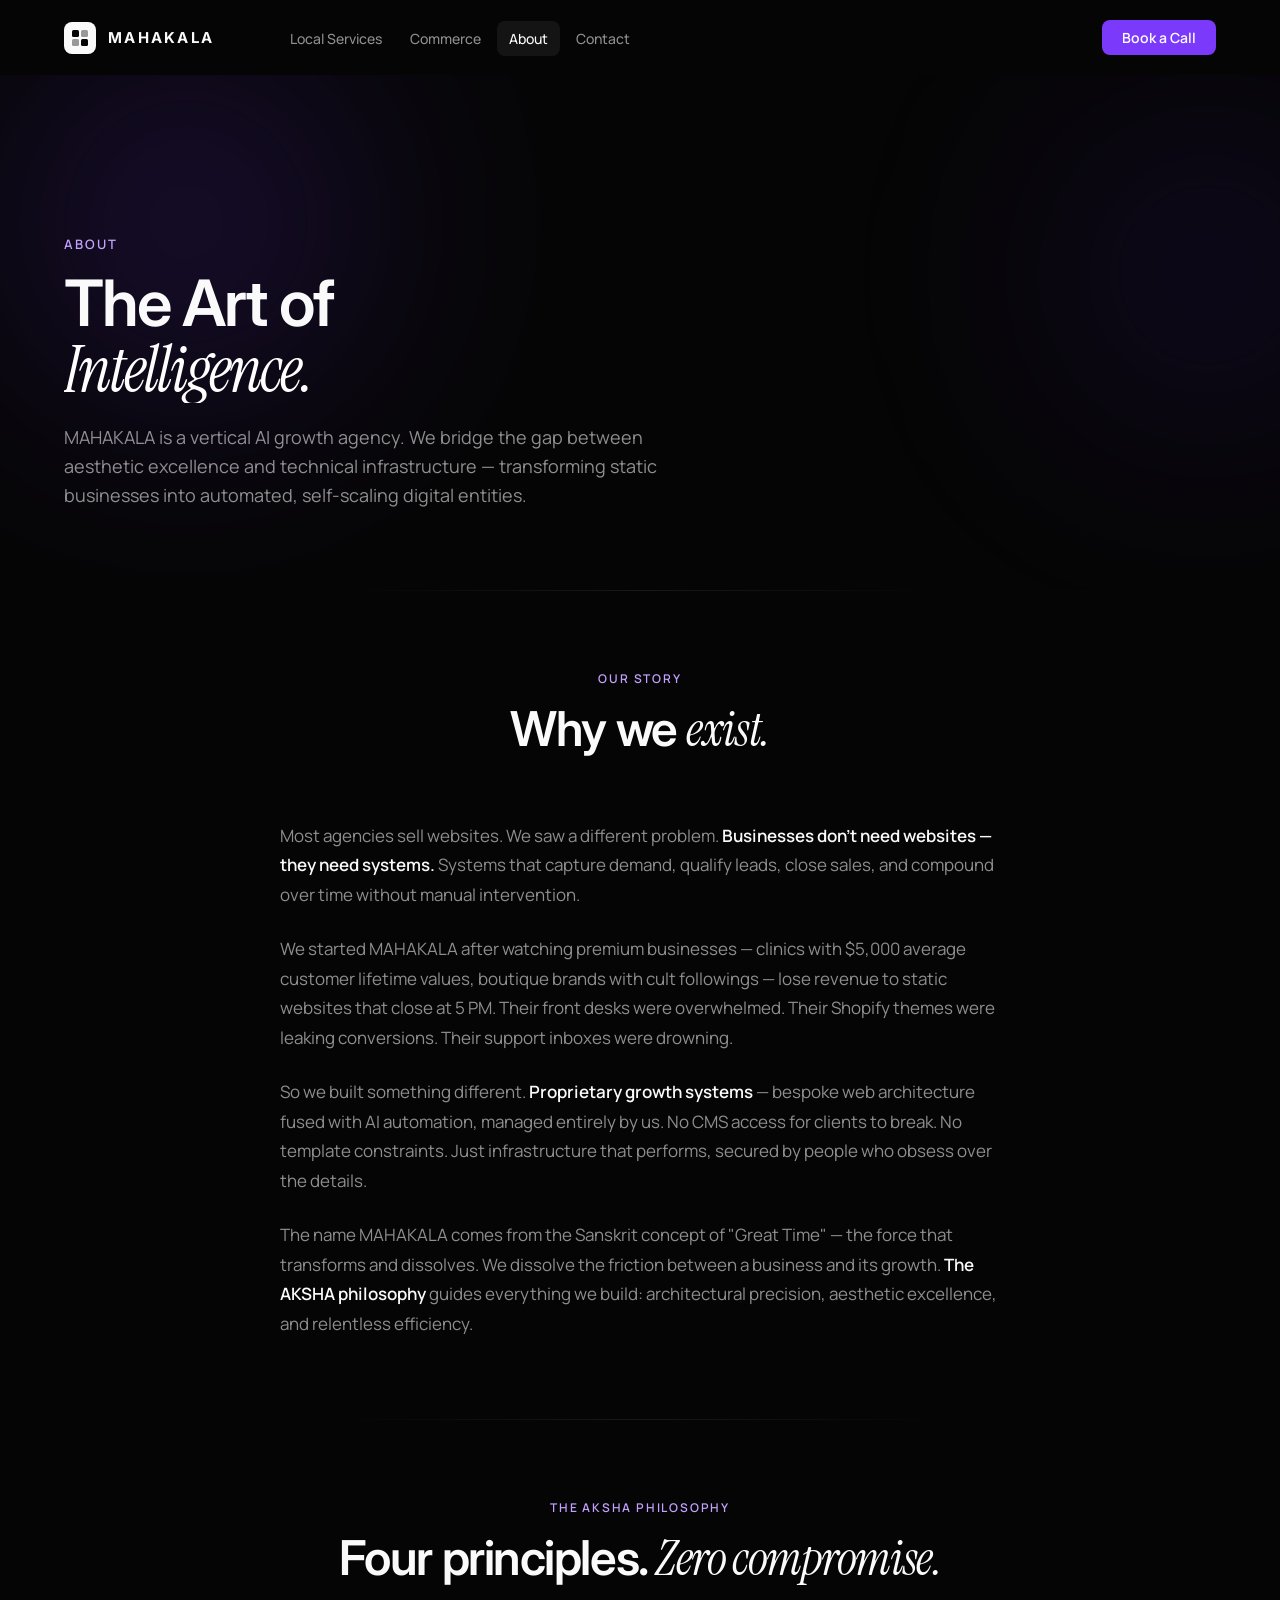
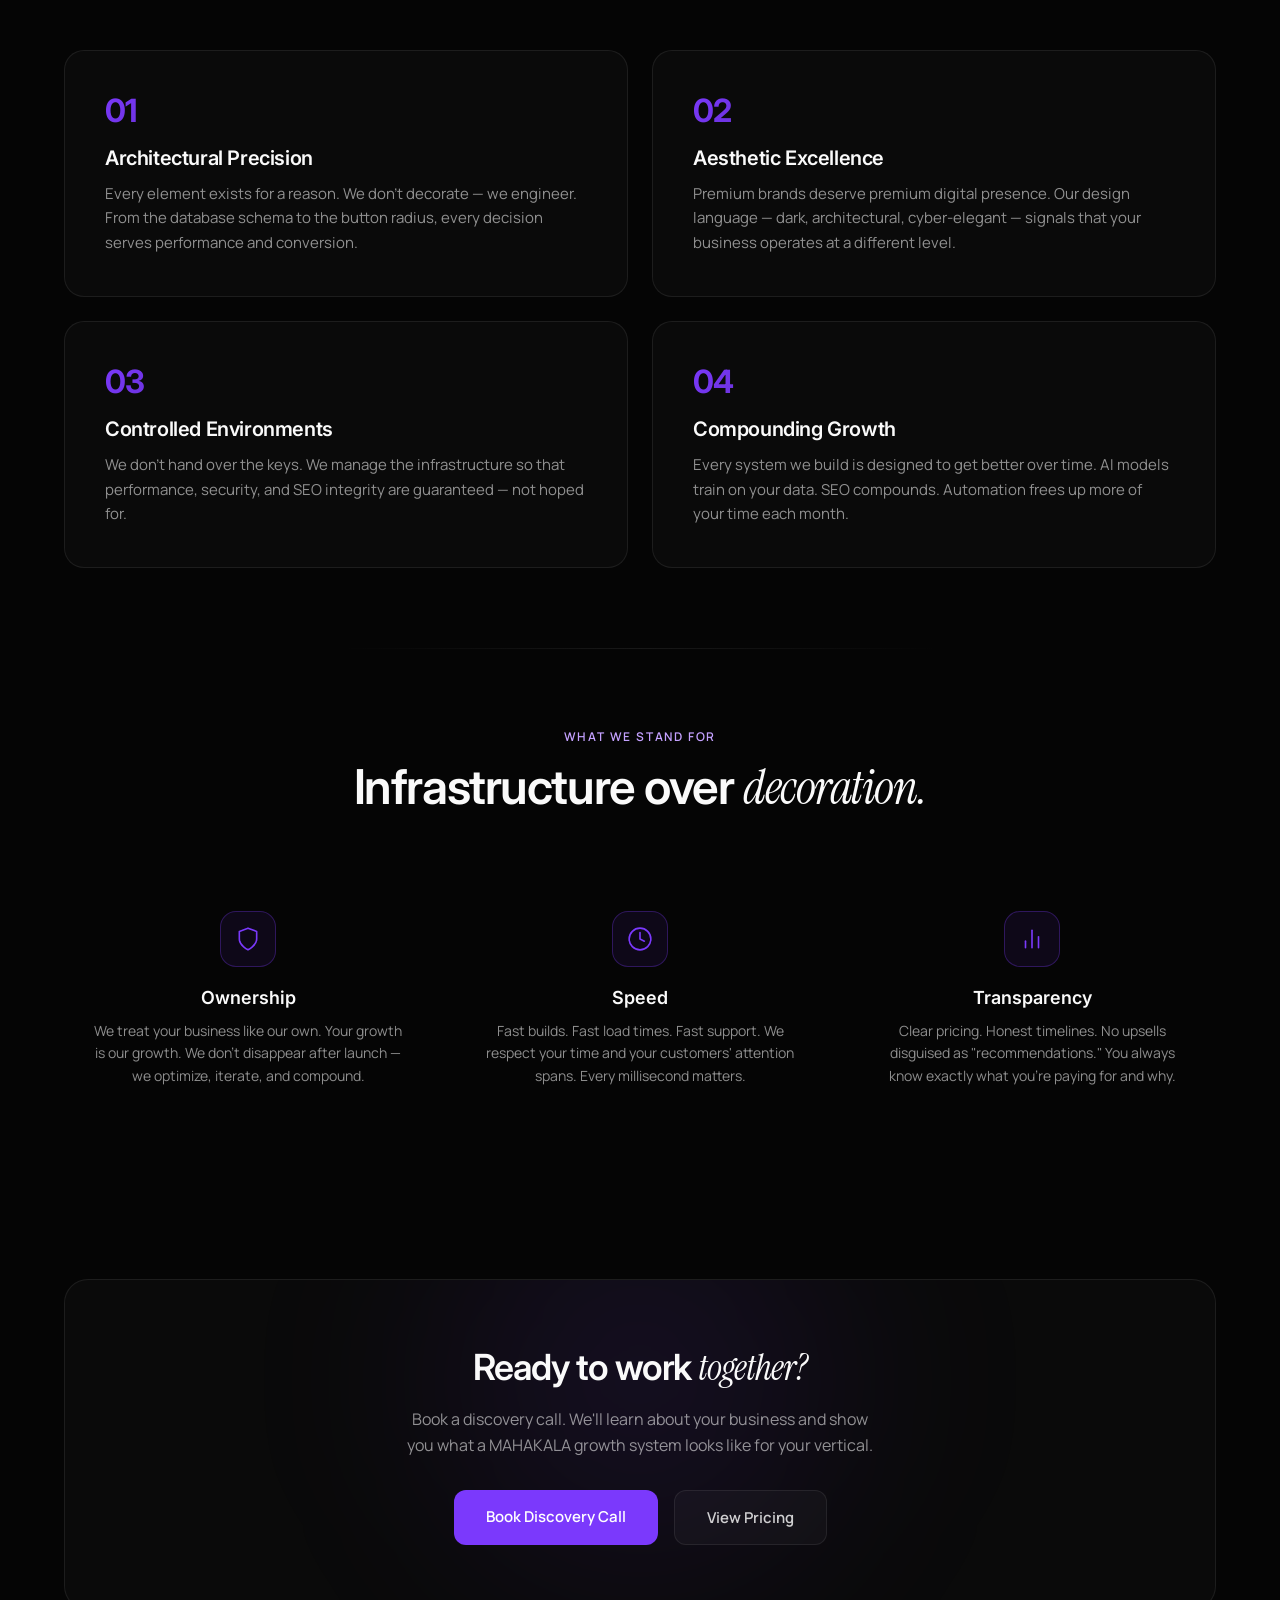
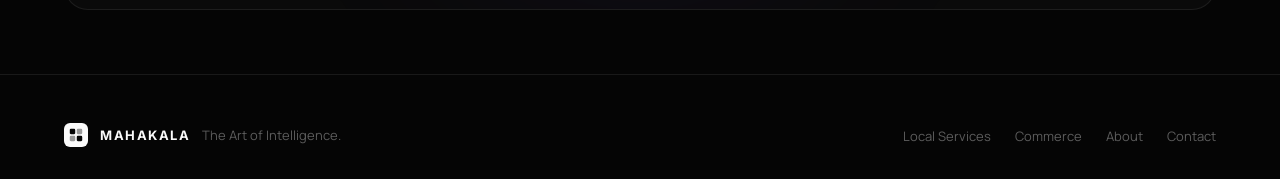
==== about.html @ da160e1f "Build out full multi-page site with shared design system New pages: - services-local.html: Track A d" ====
<!DOCTYPE html>
<html lang="en">
<head>
  <meta charset="UTF-8" />
  <meta name="viewport" content="width=device-width, initial-scale=1.0" />
  <title>About — MAHAKALA</title>
  <meta name="description" content="MAHAKALA is a vertical AI growth agency. We bridge aesthetic excellence and technical infrastructure to build digital systems that scale." />
  <link rel="preconnect" href="https://fonts.googleapis.com" />
  <link rel="preconnect" href="https://fonts.gstatic.com" crossorigin />
  <link href="https://fonts.googleapis.com/css2?family=Inter:wght@400;500;600;700&family=Instrument+Serif:ital@0;1&family=Manrope:wght@400;500;600;700&display=swap" rel="stylesheet" />
  <link rel="stylesheet" href="styles.css" />
  <style>
    /* ── Philosophy grid ── */
    .philosophy-section { padding:var(--space-20) 0; position:relative; }
    .philosophy-section::before { content:''; position:absolute; top:0; left:50%; transform:translateX(-50%); width:600px; height:1px; background:linear-gradient(90deg,transparent,var(--border-default),transparent); }
    .philosophy-grid { display:grid; grid-template-columns:repeat(2,1fr); gap:var(--space-6); }
    .philosophy-card { background:var(--surface-elevated); border:1px solid var(--border-default); border-radius:var(--radius-xl); padding:var(--space-10); transition:border-color .3s; }
    .philosophy-card:hover { border-color:rgba(123,57,252,.15); }
    .philosophy-num { font-family:var(--font-display); font-weight:700; font-size:32px; letter-spacing:-0.03em; background:linear-gradient(135deg,var(--accent-primary),rgba(123,57,252,.2)); -webkit-background-clip:text; -webkit-text-fill-color:transparent; background-clip:text; margin-bottom:var(--space-4); }
    .philosophy-title { font-family:var(--font-display); font-weight:600; font-size:20px; color:var(--text-primary); margin-bottom:var(--space-3); letter-spacing:-0.02em; }
    .philosophy-desc { font-size:15px; line-height:1.65; color:var(--text-secondary); }

    /* ── Story ── */
    .story-section { padding:var(--space-20) 0; position:relative; }
    .story-section::before { content:''; position:absolute; top:0; left:50%; transform:translateX(-50%); width:600px; height:1px; background:linear-gradient(90deg,transparent,var(--border-default),transparent); }
    .story-content { max-width:720px; margin:0 auto; }
    .story-content p { font-size:17px; line-height:1.75; color:var(--text-secondary); margin-bottom:var(--space-6); }
    .story-content p:last-child { margin-bottom:0; }
    .story-content strong { color:var(--text-primary); font-weight:600; }

    /* ── Values ── */
    .values-section { padding:var(--space-20) 0; position:relative; }
    .values-section::before { content:''; position:absolute; top:0; left:50%; transform:translateX(-50%); width:600px; height:1px; background:linear-gradient(90deg,transparent,var(--border-default),transparent); }
    .values-grid { display:grid; grid-template-columns:repeat(3,1fr); gap:var(--space-6); }
    .value-card { text-align:center; padding:var(--space-8) var(--space-6); }
    .value-icon { width:56px; height:56px; border-radius:var(--radius-lg); background:var(--accent-subtle); border:1px solid var(--border-accent); display:flex; align-items:center; justify-content:center; margin:0 auto var(--space-5); }
    .value-icon svg { width:26px; height:26px; stroke:#7b39fc; fill:none; stroke-width:1.5; stroke-linecap:round; stroke-linejoin:round; }
    .value-title { font-family:var(--font-display); font-weight:600; font-size:18px; color:var(--text-primary); margin-bottom:var(--space-3); }
    .value-desc { font-size:14px; line-height:1.6; color:var(--text-secondary); }

    /* ── CTA ── */
    .cta-section { padding:var(--space-20) 0 var(--space-16); }
    .cta-card { background:var(--surface-elevated); border:1px solid var(--border-default); border-radius:var(--radius-2xl); padding:var(--space-16) var(--space-10); text-align:center; position:relative; overflow:hidden; }
    .cta-card::before { content:''; position:absolute; top:-200px; left:50%; transform:translateX(-50%); width:600px; height:600px; border-radius:50%; background:radial-gradient(circle,rgba(123,57,252,.12),transparent 70%); filter:blur(80px); }
    .cta-title { font-family:var(--font-display); font-weight:600; font-size:clamp(24px,3.5vw,36px); letter-spacing:-0.03em; color:var(--text-primary); position:relative; z-index:1; }
    .cta-title span { font-family:var(--font-serif); font-style:italic; font-weight:400; }
    .cta-sub { font-size:16px; color:var(--text-secondary); line-height:1.6; max-width:480px; margin:var(--space-4) auto var(--space-8); position:relative; z-index:1; }
    .cta-buttons { display:flex; justify-content:center; gap:var(--space-4); position:relative; z-index:1; }

    @media (max-width:1024px) { .philosophy-grid { grid-template-columns:1fr; } .values-grid { grid-template-columns:1fr; max-width:400px; margin:0 auto; } }
    @media (max-width:768px) { .cta-card { padding:var(--space-12) var(--space-6); } .cta-buttons { flex-direction:column; align-items:center; } }
  </style>
</head>
<body>
  <nav class="navbar">
    <div class="nav-left">
      <a href="index.html" class="nav-logo">
        <div class="nav-logo-mark"><svg viewBox="0 0 18 18" fill="none"><rect x="1" y="1" width="7" height="7" rx="1.5" fill="#050505"/><rect x="10" y="1" width="7" height="7" rx="1.5" fill="#050505" opacity="0.4"/><rect x="1" y="10" width="7" height="7" rx="1.5" fill="#050505" opacity="0.4"/><rect x="10" y="10" width="7" height="7" rx="1.5" fill="#050505"/></svg></div>
        <span class="nav-logo-text">MAHAKALA</span>
      </a>
      <ul class="nav-links">
        <li><a href="services-local.html">Local Services</a></li>
        <li><a href="services-commerce.html">Commerce</a></li>
        <li><a href="about.html" class="active">About</a></li>
        <li><a href="contact.html">Contact</a></li>
      </ul>
    </div>
    <div class="nav-right"><a href="contact.html" class="btn-primary-sm">Book a Call</a></div>
  </nav>

  <section class="page-hero">
    <div class="page-hero-bg">
      <div class="orb orb-1"></div>
      <div class="orb orb-2"></div>
    </div>
    <div class="container">
      <div class="page-hero-content">
        <p class="page-hero-label">About</p>
        <h1 class="page-hero-title">The Art of<span class="page-hero-title-accent">Intelligence.</span></h1>
        <p class="page-hero-desc">MAHAKALA is a vertical AI growth agency. We bridge the gap between aesthetic excellence and technical infrastructure — transforming static businesses into automated, self-scaling digital entities.</p>
      </div>
    </div>
  </section>

  <!-- Story -->
  <section class="story-section">
    <div class="container">
      <div class="section-header reveal">
        <p class="section-label">Our Story</p>
        <h2 class="section-title">Why we <span class="section-title-accent">exist.</span></h2>
      </div>
      <div class="story-content reveal">
        <p>Most agencies sell websites. We saw a different problem. <strong>Businesses don't need websites — they need systems.</strong> Systems that capture demand, qualify leads, close sales, and compound over time without manual intervention.</p>
        <p>We started MAHAKALA after watching premium businesses — clinics with $5,000 average customer lifetime values, boutique brands with cult followings — lose revenue to static websites that close at 5 PM. Their front desks were overwhelmed. Their Shopify themes were leaking conversions. Their support inboxes were drowning.</p>
        <p>So we built something different. <strong>Proprietary growth systems</strong> — bespoke web architecture fused with AI automation, managed entirely by us. No CMS access for clients to break. No template constraints. Just infrastructure that performs, secured by people who obsess over the details.</p>
        <p>The name MAHAKALA comes from the Sanskrit concept of "Great Time" — the force that transforms and dissolves. We dissolve the friction between a business and its growth. <strong>The AKSHA philosophy</strong> guides everything we build: architectural precision, aesthetic excellence, and relentless efficiency.</p>
      </div>
    </div>
  </section>

  <!-- Philosophy -->
  <section class="philosophy-section">
    <div class="container">
      <div class="section-header reveal">
        <p class="section-label">The AKSHA Philosophy</p>
        <h2 class="section-title">Four principles. <span class="section-title-accent">Zero compromise.</span></h2>
      </div>
      <div class="philosophy-grid reveal">
        <div class="philosophy-card">
          <div class="philosophy-num">01</div>
          <h3 class="philosophy-title">Architectural Precision</h3>
          <p class="philosophy-desc">Every element exists for a reason. We don't decorate — we engineer. From the database schema to the button radius, every decision serves performance and conversion.</p>
        </div>
        <div class="philosophy-card">
          <div class="philosophy-num">02</div>
          <h3 class="philosophy-title">Aesthetic Excellence</h3>
          <p class="philosophy-desc">Premium brands deserve premium digital presence. Our design language — dark, architectural, cyber-elegant — signals that your business operates at a different level.</p>
        </div>
        <div class="philosophy-card">
          <div class="philosophy-num">03</div>
          <h3 class="philosophy-title">Controlled Environments</h3>
          <p class="philosophy-desc">We don't hand over the keys. We manage the infrastructure so that performance, security, and SEO integrity are guaranteed — not hoped for.</p>
        </div>
        <div class="philosophy-card">
          <div class="philosophy-num">04</div>
          <h3 class="philosophy-title">Compounding Growth</h3>
          <p class="philosophy-desc">Every system we build is designed to get better over time. AI models train on your data. SEO compounds. Automation frees up more of your time each month.</p>
        </div>
      </div>
    </div>
  </section>

  <!-- Values -->
  <section class="values-section">
    <div class="container">
      <div class="section-header reveal">
        <p class="section-label">What We Stand For</p>
        <h2 class="section-title">Infrastructure over <span class="section-title-accent">decoration.</span></h2>
      </div>
      <div class="values-grid reveal">
        <div class="value-card">
          <div class="value-icon">
            <svg viewBox="0 0 24 24"><path d="M12 22s8-4 8-10V5l-8-3-8 3v7c0 6 8 10 8 10z"/></svg>
          </div>
          <h3 class="value-title">Ownership</h3>
          <p class="value-desc">We treat your business like our own. Your growth is our growth. We don't disappear after launch — we optimize, iterate, and compound.</p>
        </div>
        <div class="value-card">
          <div class="value-icon">
            <svg viewBox="0 0 24 24"><circle cx="12" cy="12" r="10"/><polyline points="12 6 12 12 16 14"/></svg>
          </div>
          <h3 class="value-title">Speed</h3>
          <p class="value-desc">Fast builds. Fast load times. Fast support. We respect your time and your customers' attention spans. Every millisecond matters.</p>
        </div>
        <div class="value-card">
          <div class="value-icon">
            <svg viewBox="0 0 24 24"><line x1="18" y1="20" x2="18" y2="10"/><line x1="12" y1="20" x2="12" y2="4"/><line x1="6" y1="20" x2="6" y2="14"/></svg>
          </div>
          <h3 class="value-title">Transparency</h3>
          <p class="value-desc">Clear pricing. Honest timelines. No upsells disguised as "recommendations." You always know exactly what you're paying for and why.</p>
        </div>
      </div>
    </div>
  </section>

  <section class="cta-section">
    <div class="container">
      <div class="cta-card reveal">
        <h2 class="cta-title">Ready to work <span>together?</span></h2>
        <p class="cta-sub">Book a discovery call. We'll learn about your business and show you what a MAHAKALA growth system looks like for your vertical.</p>
        <div class="cta-buttons">
          <a href="contact.html" class="btn-primary">Book Discovery Call</a>
          <a href="index.html#pricing" class="btn-ghost">View Pricing</a>
        </div>
      </div>
    </div>
  </section>

  <footer class="footer">
    <div class="container">
      <div class="footer-inner">
        <div class="footer-brand">
          <div class="footer-logo-mark"><svg viewBox="0 0 18 18" fill="none"><rect x="1" y="1" width="7" height="7" rx="1.5" fill="#050505"/><rect x="10" y="1" width="7" height="7" rx="1.5" fill="#050505" opacity="0.4"/><rect x="1" y="10" width="7" height="7" rx="1.5" fill="#050505" opacity="0.4"/><rect x="10" y="10" width="7" height="7" rx="1.5" fill="#050505"/></svg></div>
          <span class="footer-name">MAHAKALA</span>
          <span class="footer-copy">The Art of Intelligence.</span>
        </div>
        <ul class="footer-links">
          <li><a href="services-local.html">Local Services</a></li>
          <li><a href="services-commerce.html">Commerce</a></li>
          <li><a href="about.html">About</a></li>
          <li><a href="contact.html">Contact</a></li>
        </ul>
      </div>
    </div>
  </footer>

  <script>
    const revealEls = document.querySelectorAll('.reveal');
    const observer = new IntersectionObserver((entries) => {
      entries.forEach(entry => { if (entry.isIntersecting) { entry.target.classList.add('visible'); observer.unobserve(entry.target); } });
    }, { threshold: 0.15 });
    revealEls.forEach(el => observer.observe(el));
  </script>
</body>
</html>
---- styles.css ----
/* ═══════════════════════════════════════════
   MAHAKALA — Global Design System
   The Art of Intelligence.
═══════════════════════════════════════════ */

:root {
  /* Core */
  --color-black: #050505;
  --color-white: #fafafa;

  /* Surfaces */
  --surface-primary: #050505;
  --surface-elevated: #0a0a0a;
  --surface-overlay: #111111;
  --surface-subtle: rgba(255,255,255,0.03);

  /* Borders */
  --border-default: rgba(255,255,255,0.08);
  --border-hover: rgba(255,255,255,0.16);
  --border-accent: rgba(123,57,252,0.3);

  /* Accent Purple */
  --accent-primary: #7b39fc;
  --accent-primary-hover: #8b4dff;
  --accent-glow: rgba(123,57,252,0.4);
  --accent-subtle: rgba(123,57,252,0.08);

  /* Accent Gold */
  --accent-gold: #c9a84c;
  --accent-gold-subtle: rgba(201,168,76,0.12);

  /* Text */
  --text-primary: #fafafa;
  --text-secondary: rgba(255,255,255,0.55);
  --text-muted: rgba(255,255,255,0.35);
  --text-accent: #c4a1ff;

  /* Fonts */
  --font-display: 'Inter', sans-serif;
  --font-serif: 'Instrument Serif', serif;
  --font-body: 'Manrope', sans-serif;

  /* Spacing */
  --space-1: 4px; --space-2: 8px; --space-3: 12px; --space-4: 16px;
  --space-5: 20px; --space-6: 24px; --space-8: 32px; --space-10: 40px;
  --space-12: 48px; --space-16: 64px; --space-20: 80px;

  /* Radius */
  --radius-sm: 8px; --radius-md: 12px; --radius-lg: 16px;
  --radius-xl: 20px; --radius-2xl: 24px; --radius-full: 9999px;
}

*, *::before, *::after { margin: 0; padding: 0; box-sizing: border-box; }
html { -webkit-font-smoothing: antialiased; scroll-behavior: smooth; }
body { background: var(--surface-primary); color: var(--text-primary); font-family: var(--font-body); overflow-x: hidden; }

/* ── Layout ── */
.container { max-width: 1200px; margin: 0 auto; padding: 0 var(--space-6); }

/* ── Navbar ── */
.navbar { max-width:1200px; margin:0 auto; padding:var(--space-5) var(--space-6); display:flex; align-items:center; justify-content:space-between; }
.nav-left { display:flex; align-items:center; gap:var(--space-16); }
.nav-logo { text-decoration:none; display:flex; align-items:center; gap:var(--space-3); }
.nav-logo-mark { width:32px; height:32px; border-radius:var(--radius-sm); background:var(--text-primary); display:flex; align-items:center; justify-content:center; }
.nav-logo-mark svg { width:18px; height:18px; }
.nav-logo-text { font-family:var(--font-display); font-weight:700; font-size:15px; letter-spacing:0.15em; color:var(--text-primary); }
.nav-links { display:flex; align-items:center; gap:var(--space-1); list-style:none; }
.nav-links a { font-family:var(--font-body); font-weight:500; font-size:14px; color:var(--text-secondary); text-decoration:none; padding:var(--space-2) var(--space-3); border-radius:var(--radius-sm); transition:color .2s,background .2s; }
.nav-links a:hover, .nav-links a.active { color:var(--text-primary); background:rgba(255,255,255,0.06); }
.nav-right { display:flex; align-items:center; gap:var(--space-3); }

/* ── Buttons ── */
.btn-primary-sm { font-family:var(--font-body); font-weight:600; font-size:14px; color:#fff; background:var(--accent-primary); border:none; border-radius:var(--radius-sm); padding:var(--space-2) var(--space-5); cursor:pointer; transition:all .25s; text-decoration:none; display:inline-block; }
.btn-primary-sm:hover { background:var(--accent-primary-hover); box-shadow:0 0 24px var(--accent-glow); transform:translateY(-1px); }
.btn-primary { font-family:var(--font-body); font-weight:600; font-size:15px; color:#fff; background:var(--accent-primary); border:none; border-radius:var(--radius-md); padding:16px 32px; cursor:pointer; transition:all .25s; text-decoration:none; display:inline-block; }
.btn-primary:hover { background:var(--accent-primary-hover); box-shadow:0 0 40px var(--accent-glow),0 8px 32px rgba(123,57,252,.25); transform:translateY(-2px); }
.btn-ghost { font-family:var(--font-body); font-weight:600; font-size:15px; color:rgba(255,255,255,.8); background:var(--surface-subtle); border:1px solid var(--border-default); border-radius:var(--radius-md); padding:16px 32px; cursor:pointer; transition:all .25s; text-decoration:none; display:inline-block; }
.btn-ghost:hover { color:#fff; background:rgba(255,255,255,.1); border-color:var(--border-hover); transform:translateY(-2px); }

/* ── Section Shared ── */
.section-header { text-align:center; margin-bottom:var(--space-16); }
.section-label { font-family:var(--font-body); font-weight:600; font-size:var(--space-3); letter-spacing:0.15em; text-transform:uppercase; color:var(--text-accent); margin-bottom:var(--space-4); }
.section-title { font-family:var(--font-display); font-weight:600; font-size:clamp(28px,4vw,48px); letter-spacing:-0.03em; line-height:1.1; color:var(--text-primary); }
.section-title-accent { font-family:var(--font-serif); font-style:italic; font-weight:400; }
.section-subtitle { font-size:18px; color:var(--text-secondary); line-height:1.6; max-width:600px; margin:var(--space-4) auto 0; }
.section-divider { position:relative; }
.section-divider::before { content:''; position:absolute; top:0; left:50%; transform:translateX(-50%); width:600px; height:1px; background:linear-gradient(90deg,transparent,var(--border-default),transparent); }

/* ── Footer ── */
.footer { padding:var(--space-12) 0 var(--space-8); border-top:1px solid var(--border-default); }
.footer-inner { display:flex; justify-content:space-between; align-items:center; }
.footer-brand { display:flex; align-items:center; gap:var(--space-3); }
.footer-logo-mark { width:24px; height:24px; border-radius:6px; background:var(--text-primary); display:flex; align-items:center; justify-content:center; }
.footer-logo-mark svg { width:14px; height:14px; }
.footer-name { font-family:var(--font-display); font-weight:700; font-size:13px; letter-spacing:0.12em; color:var(--text-primary); }
.footer-copy { font-size:13px; color:var(--text-muted); }
.footer-links { display:flex; gap:var(--space-6); list-style:none; }
.footer-links a { font-size:13px; color:var(--text-muted); text-decoration:none; transition:color .2s; }
.footer-links a:hover { color:var(--text-primary); }

/* ── Animations ── */
@keyframes fade-up { from{opacity:0;transform:translateY(24px)} to{opacity:1;transform:translateY(0)} }
.reveal { opacity:0; transform:translateY(32px); transition:opacity .7s ease,transform .7s ease; }
.reveal.visible { opacity:1; transform:translateY(0); }

/* ── Page Hero (inner pages) ── */
.page-hero { padding:160px 0 var(--space-20); position:relative; overflow:hidden; }
.page-hero-bg { position:absolute; inset:0; z-index:0; overflow:hidden; }
.page-hero-bg .orb { position:absolute; border-radius:50%; filter:blur(120px); opacity:0.3; }
.page-hero-bg .orb-1 { width:500px; height:500px; background:radial-gradient(circle,#7b39fc 0%,transparent 70%); top:-20%; left:-5%; }
.page-hero-bg .orb-2 { width:400px; height:400px; background:radial-gradient(circle,#4f1dba 0%,transparent 70%); top:0; right:-10%; }
.page-hero-content { position:relative; z-index:1; }
.page-hero-label { font-family:var(--font-body); font-weight:600; font-size:13px; letter-spacing:0.15em; text-transform:uppercase; color:var(--text-accent); margin-bottom:var(--space-4); }
.page-hero-title { font-family:var(--font-display); font-weight:600; font-size:clamp(36px,5vw,64px); letter-spacing:-0.03em; line-height:1.05; color:var(--text-primary); margin-bottom:var(--space-5); }
.page-hero-title-accent { font-family:var(--font-serif); font-style:italic; font-weight:400; display:block; background:linear-gradient(135deg,#fff 30%,#c4a1ff 70%,#7b39fc 100%); -webkit-background-clip:text; -webkit-text-fill-color:transparent; background-clip:text; }
.page-hero-desc { font-size:18px; line-height:1.6; color:var(--text-secondary); max-width:600px; }

/* ── Responsive ── */
@media (max-width:1024px) {
  .process-grid, .metrics-grid { grid-template-columns:repeat(2,1fr); }
}
@media (max-width:768px) {
  .navbar { padding:var(--space-4) var(--space-5); }
  .nav-links { display:none; }
  .nav-left { gap:0; }
  .page-hero { padding:120px 0 var(--space-12); }
  .footer-inner { flex-direction:column; gap:var(--space-6); text-align:center; }
  .btn-primary, .btn-ghost { width:100%; text-align:center; }
}
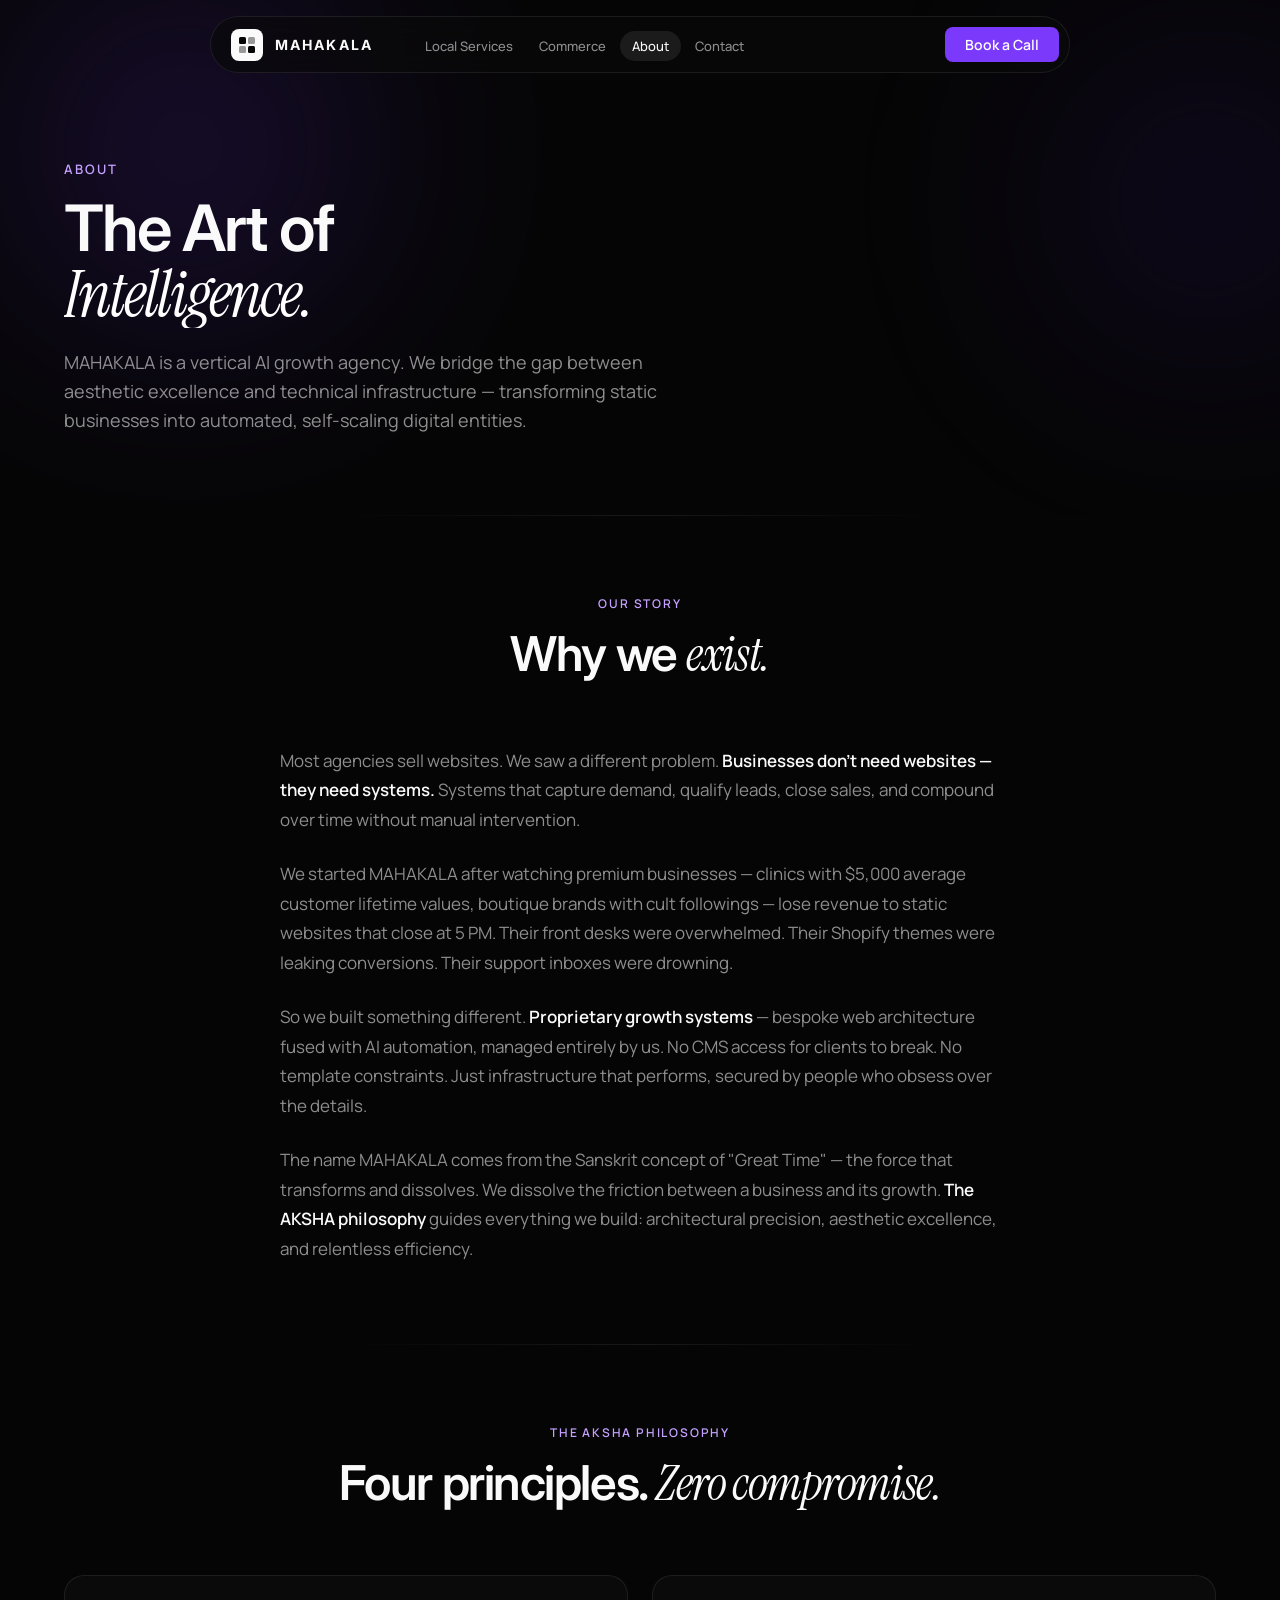
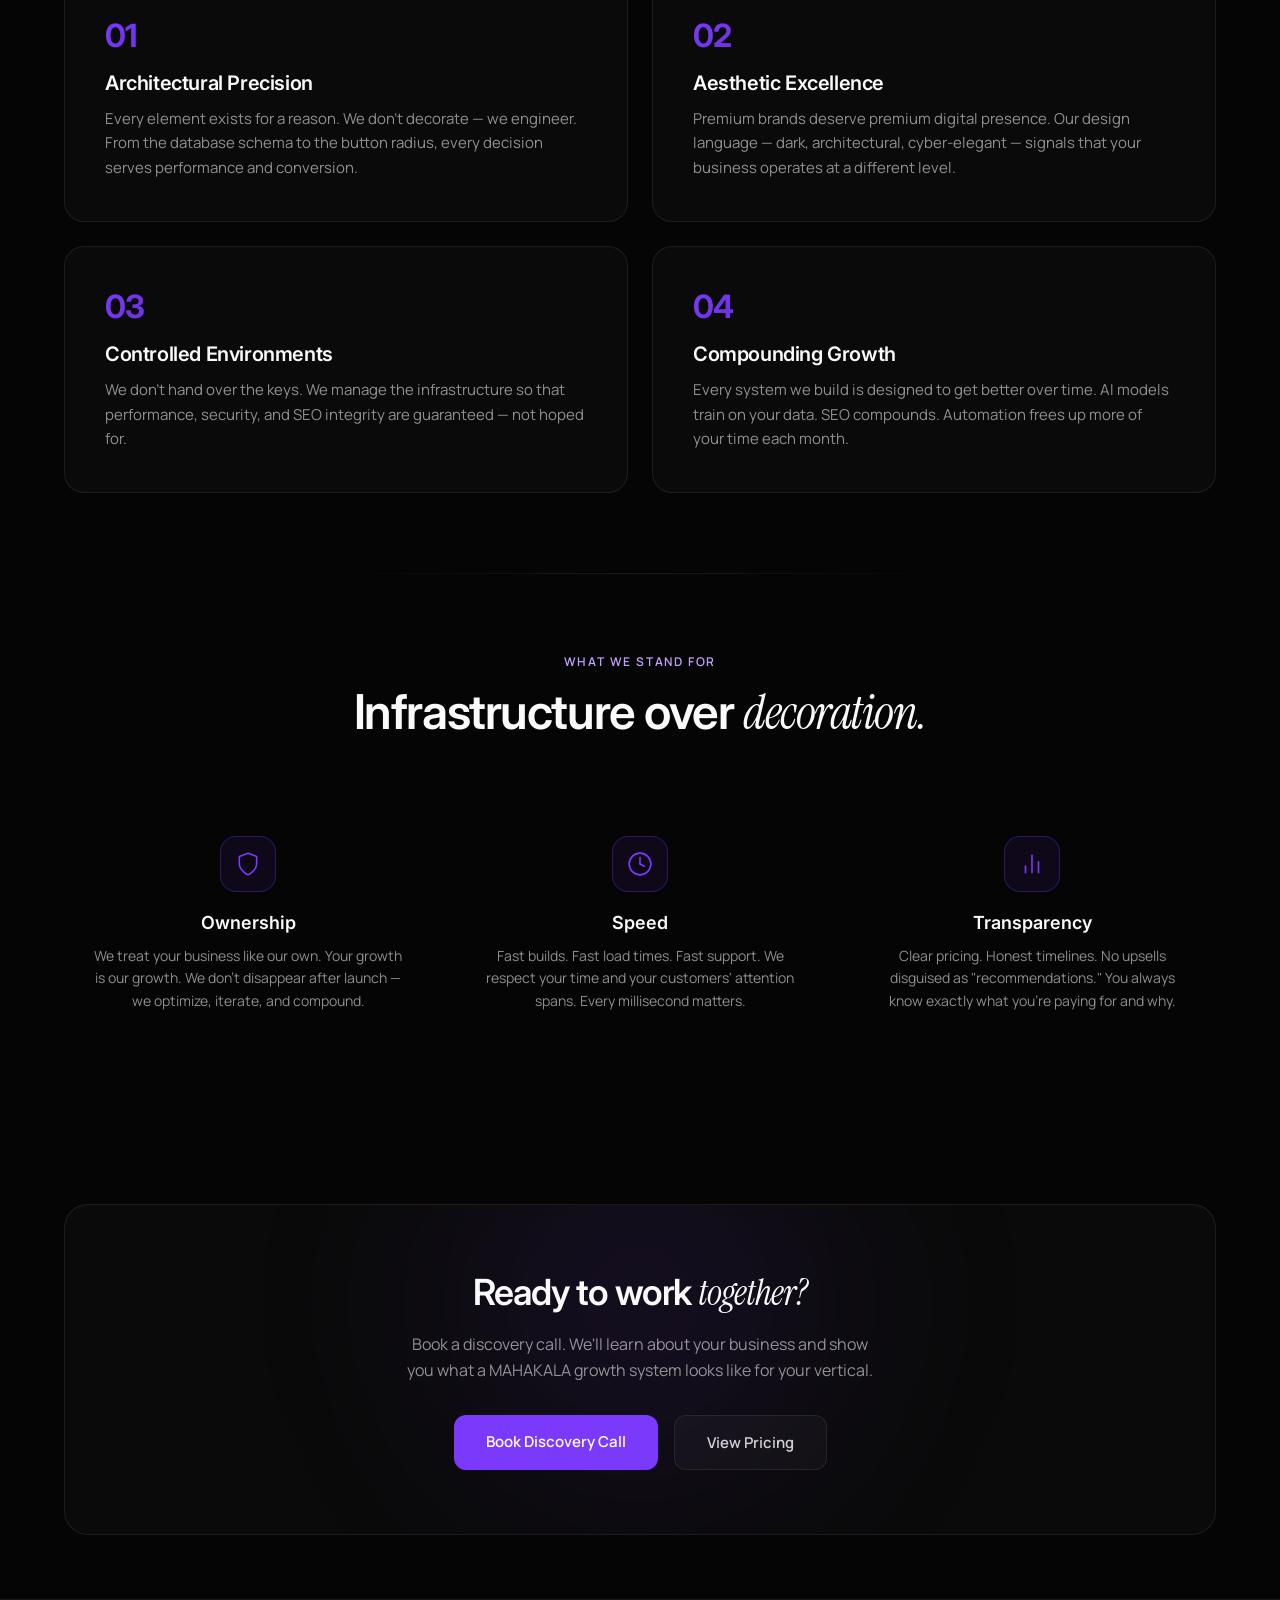
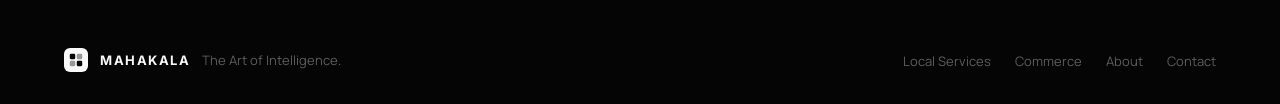
==== commit 248baf12: "Redesign hero with parallax, pill navbar, and 3D animated visual - Navbar: fixed pill-shaped with fr" ====
--- a/about.html
+++ b/about.html
@@ -52,21 +52,23 @@
   </style>
 </head>
 <body>
-  <nav class="navbar">
-    <div class="nav-left">
-      <a href="index.html" class="nav-logo">
-        <div class="nav-logo-mark"><svg viewBox="0 0 18 18" fill="none"><rect x="1" y="1" width="7" height="7" rx="1.5" fill="#050505"/><rect x="10" y="1" width="7" height="7" rx="1.5" fill="#050505" opacity="0.4"/><rect x="1" y="10" width="7" height="7" rx="1.5" fill="#050505" opacity="0.4"/><rect x="10" y="10" width="7" height="7" rx="1.5" fill="#050505"/></svg></div>
-        <span class="nav-logo-text">MAHAKALA</span>
-      </a>
-      <ul class="nav-links">
-        <li><a href="services-local.html">Local Services</a></li>
-        <li><a href="services-commerce.html">Commerce</a></li>
-        <li><a href="about.html" class="active">About</a></li>
-        <li><a href="contact.html">Contact</a></li>
-      </ul>
-    </div>
-    <div class="nav-right"><a href="contact.html" class="btn-primary-sm">Book a Call</a></div>
-  </nav>
+  <div class="navbar-wrap">
+    <nav class="navbar">
+      <div class="nav-left">
+        <a href="index.html" class="nav-logo">
+          <div class="nav-logo-mark"><svg viewBox="0 0 18 18" fill="none"><rect x="1" y="1" width="7" height="7" rx="1.5" fill="#050505"/><rect x="10" y="1" width="7" height="7" rx="1.5" fill="#050505" opacity="0.4"/><rect x="1" y="10" width="7" height="7" rx="1.5" fill="#050505" opacity="0.4"/><rect x="10" y="10" width="7" height="7" rx="1.5" fill="#050505"/></svg></div>
+          <span class="nav-logo-text">MAHAKALA</span>
+        </a>
+        <ul class="nav-links">
+          <li><a href="services-local.html">Local Services</a></li>
+          <li><a href="services-commerce.html">Commerce</a></li>
+          <li><a href="about.html" class="active">About</a></li>
+          <li><a href="contact.html">Contact</a></li>
+        </ul>
+      </div>
+      <div class="nav-right"><a href="contact.html" class="btn-primary-sm">Book a Call</a></div>
+    </nav>
+  </div>
 
   <section class="page-hero">
     <div class="page-hero-bg">
@@ -200,6 +202,11 @@
       entries.forEach(entry => { if (entry.isIntersecting) { entry.target.classList.add('visible'); observer.unobserve(entry.target); } });
     }, { threshold: 0.15 });
     revealEls.forEach(el => observer.observe(el));
+
+    const navbar = document.querySelector('.navbar');
+    window.addEventListener('scroll', () => {
+      if (navbar) { if (window.scrollY > 40) navbar.classList.add('scrolled'); else navbar.classList.remove('scrolled'); }
+    });
   </script>
 </body>
 </html>
--- a/styles.css
+++ b/styles.css
@@ -58,15 +58,17 @@
 .container { max-width: 1200px; margin: 0 auto; padding: 0 var(--space-6); }
 
 /* ── Navbar ── */
-.navbar { max-width:1200px; margin:0 auto; padding:var(--space-5) var(--space-6); display:flex; align-items:center; justify-content:space-between; }
-.nav-left { display:flex; align-items:center; gap:var(--space-16); }
+.navbar-wrap { position:fixed; top:0; left:0; right:0; z-index:100; display:flex; justify-content:center; padding:var(--space-4) var(--space-6); pointer-events:none; }
+.navbar { max-width:860px; width:100%; padding:10px 10px 10px var(--space-5); display:flex; align-items:center; justify-content:space-between; background:rgba(10,10,10,0.65); backdrop-filter:blur(20px); -webkit-backdrop-filter:blur(20px); border:1px solid var(--border-default); border-radius:var(--radius-full); pointer-events:auto; transition:background .3s,border-color .3s,box-shadow .3s; }
+.navbar.scrolled { background:rgba(10,10,10,0.85); border-color:var(--border-hover); box-shadow:0 8px 32px rgba(0,0,0,0.4),0 0 0 1px rgba(255,255,255,0.04); }
+.nav-left { display:flex; align-items:center; gap:var(--space-10); }
 .nav-logo { text-decoration:none; display:flex; align-items:center; gap:var(--space-3); }
 .nav-logo-mark { width:32px; height:32px; border-radius:var(--radius-sm); background:var(--text-primary); display:flex; align-items:center; justify-content:center; }
 .nav-logo-mark svg { width:18px; height:18px; }
-.nav-logo-text { font-family:var(--font-display); font-weight:700; font-size:15px; letter-spacing:0.15em; color:var(--text-primary); }
-.nav-links { display:flex; align-items:center; gap:var(--space-1); list-style:none; }
-.nav-links a { font-family:var(--font-body); font-weight:500; font-size:14px; color:var(--text-secondary); text-decoration:none; padding:var(--space-2) var(--space-3); border-radius:var(--radius-sm); transition:color .2s,background .2s; }
-.nav-links a:hover, .nav-links a.active { color:var(--text-primary); background:rgba(255,255,255,0.06); }
+.nav-logo-text { font-family:var(--font-display); font-weight:700; font-size:14px; letter-spacing:0.15em; color:var(--text-primary); }
+.nav-links { display:flex; align-items:center; gap:2px; list-style:none; }
+.nav-links a { font-family:var(--font-body); font-weight:500; font-size:13px; color:var(--text-secondary); text-decoration:none; padding:6px var(--space-3); border-radius:var(--radius-full); transition:color .2s,background .2s; }
+.nav-links a:hover, .nav-links a.active { color:var(--text-primary); background:rgba(255,255,255,0.08); }
 .nav-right { display:flex; align-items:center; gap:var(--space-3); }
 
 /* ── Buttons ── */
@@ -120,7 +122,8 @@
   .process-grid, .metrics-grid { grid-template-columns:repeat(2,1fr); }
 }
 @media (max-width:768px) {
-  .navbar { padding:var(--space-4) var(--space-5); }
+  .navbar-wrap { padding:var(--space-3) var(--space-4); }
+  .navbar { padding:8px 8px 8px var(--space-4); }
   .nav-links { display:none; }
   .nav-left { gap:0; }
   .page-hero { padding:120px 0 var(--space-12); }
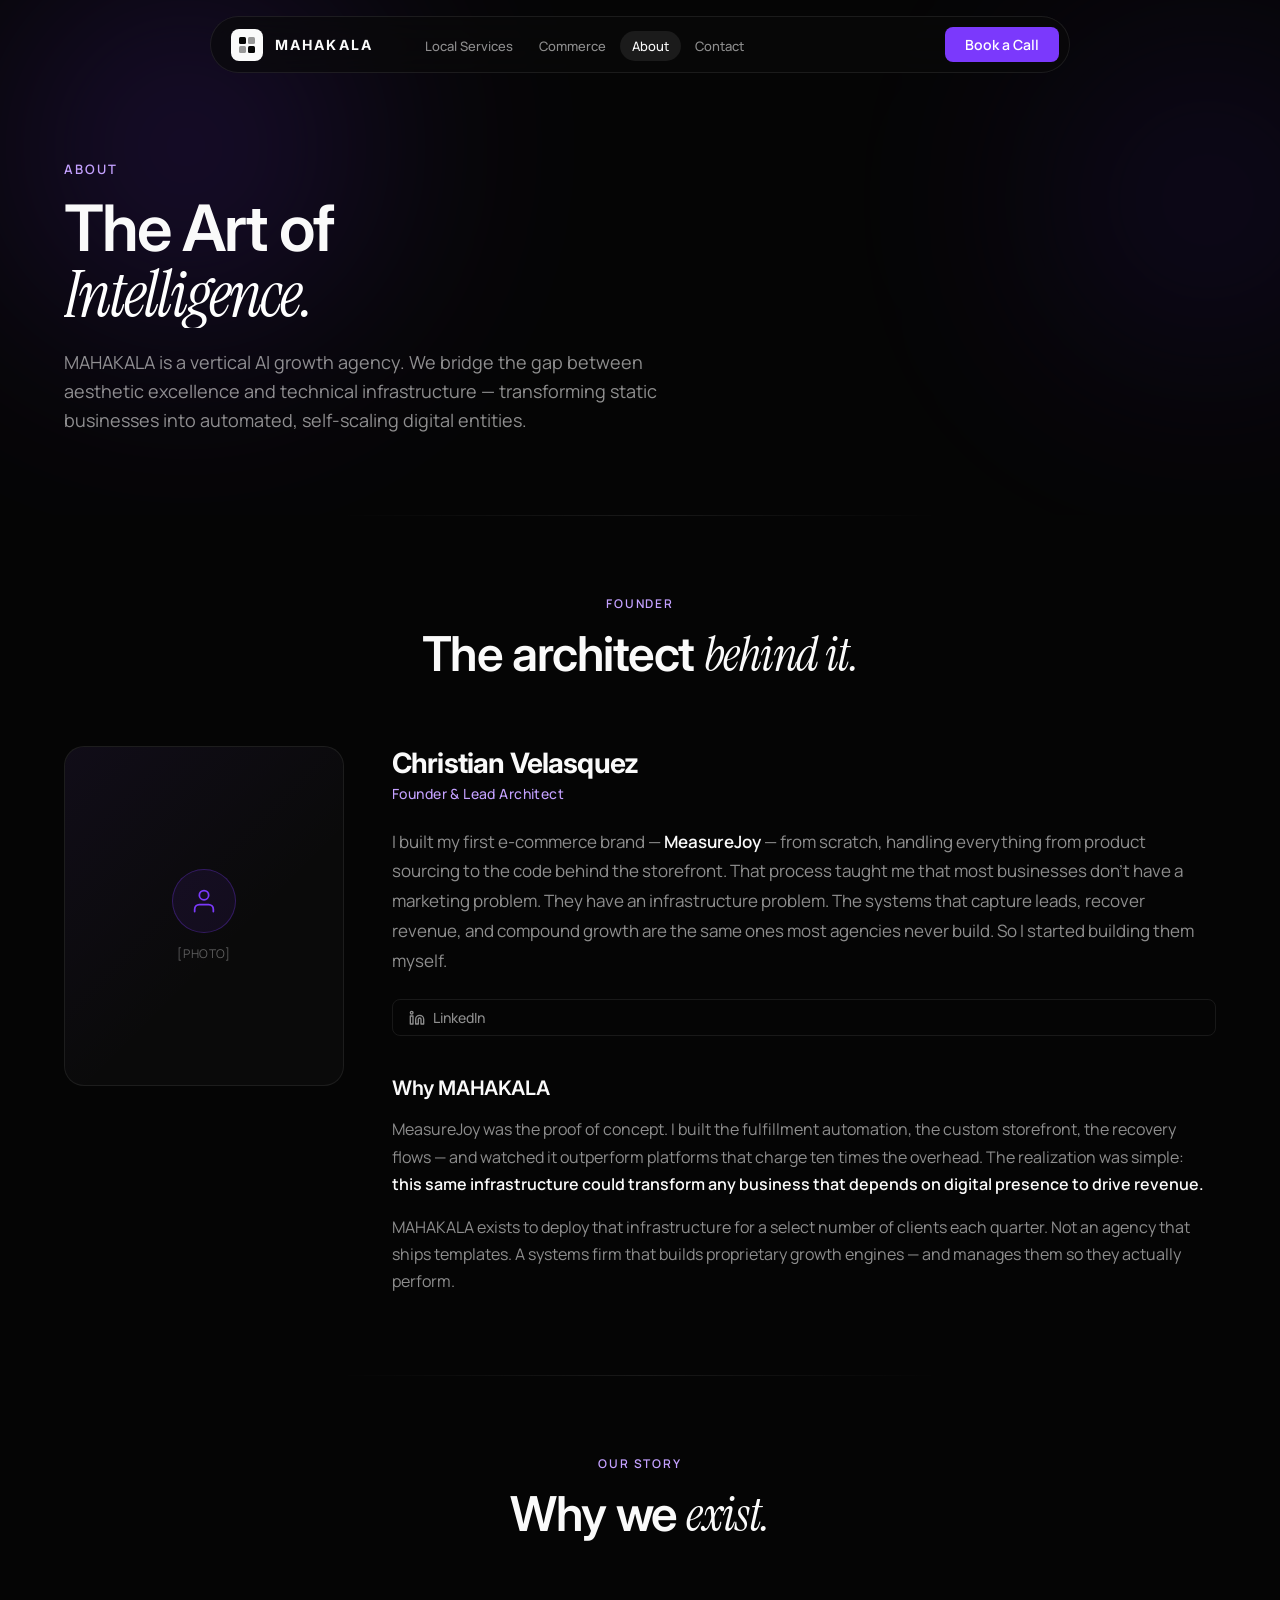
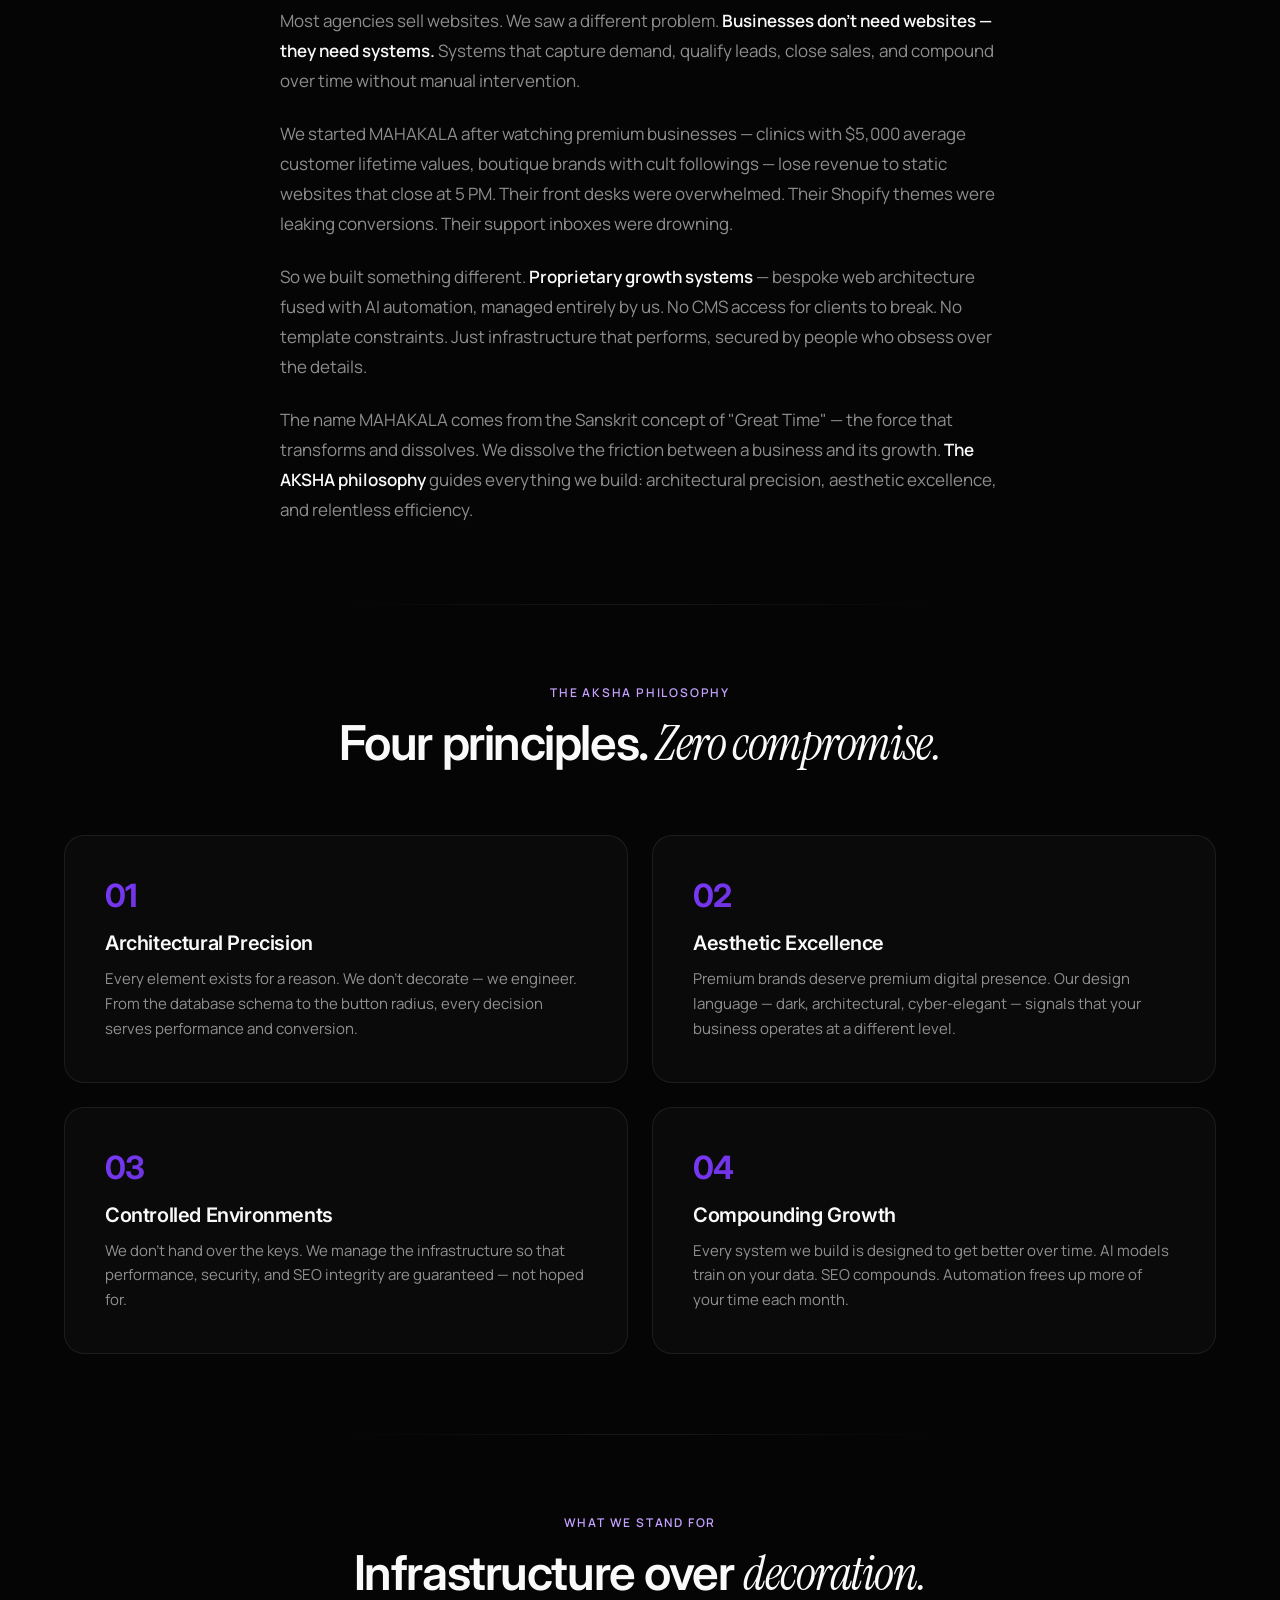
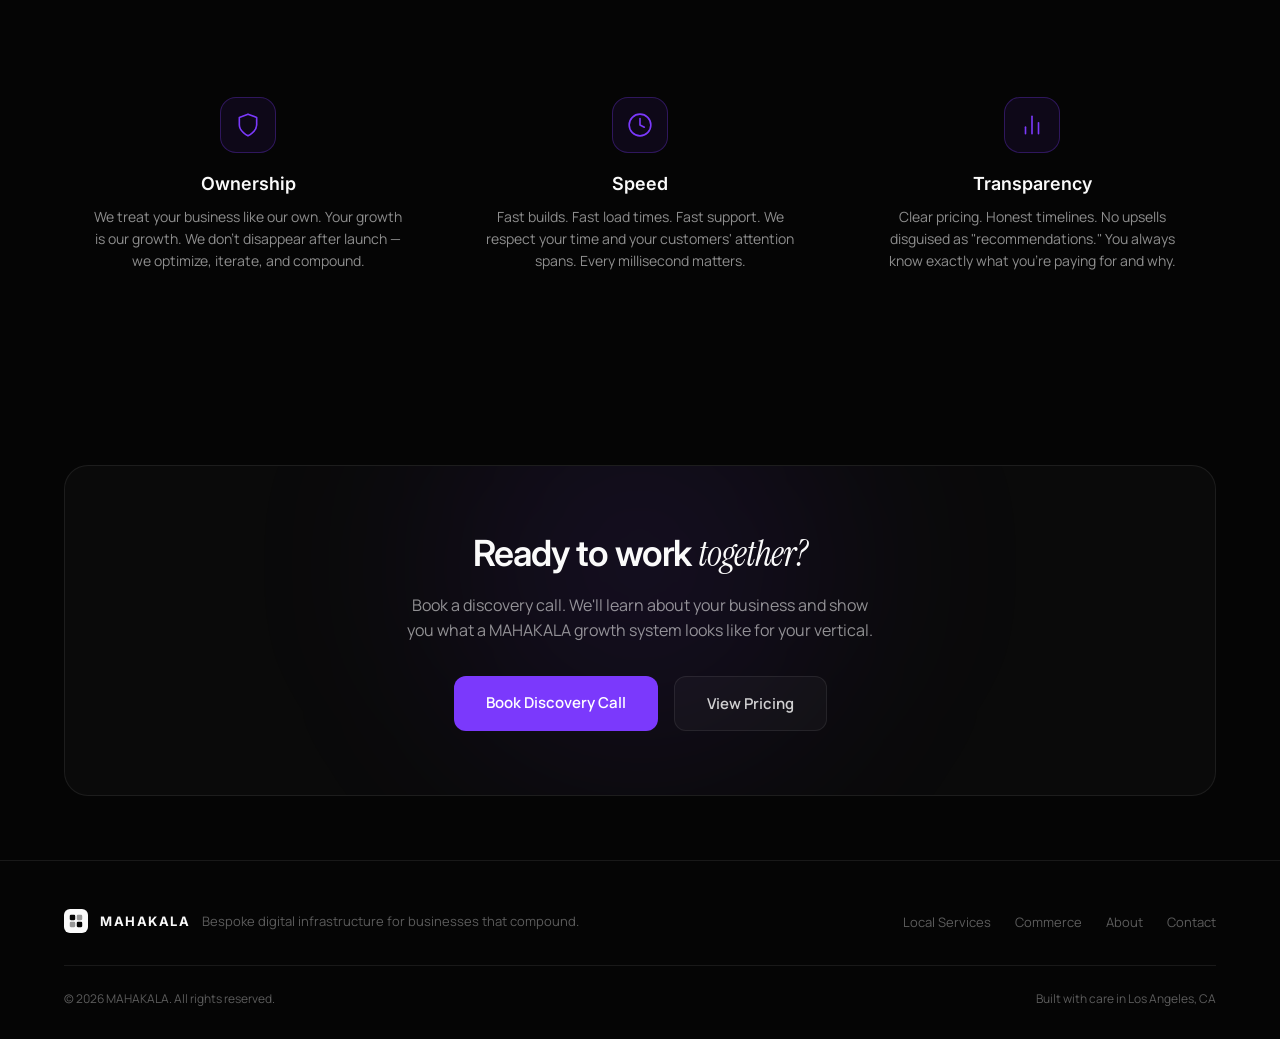
==== commit 06fac0f7: "Polish site: trust fixes, mobile nav, footer, OG tags, capacity config Priority 1 — Trust & Credibil" ====
--- a/about.html
+++ b/about.html
@@ -10,6 +10,34 @@
   <link href="https://fonts.googleapis.com/css2?family=Inter:wght@400;500;600;700&family=Instrument+Serif:ital@0;1&family=Manrope:wght@400;500;600;700&display=swap" rel="stylesheet" />
   <link rel="stylesheet" href="styles.css" />
   <style>
+    /* ── Founder section ── */
+    .founder-section { padding:var(--space-20) 0; position:relative; }
+    .founder-section::before { content:''; position:absolute; top:0; left:50%; transform:translateX(-50%); width:600px; height:1px; background:linear-gradient(90deg,transparent,var(--border-default),transparent); }
+    .founder-grid { display:grid; grid-template-columns:280px 1fr; gap:var(--space-12); align-items:start; }
+    .founder-photo { width:280px; height:340px; border-radius:var(--radius-xl); background:var(--surface-elevated); border:1px solid var(--border-default); display:flex; flex-direction:column; align-items:center; justify-content:center; gap:var(--space-3); position:relative; overflow:hidden; }
+    .founder-photo::before { content:''; position:absolute; inset:0; background:linear-gradient(135deg,rgba(123,57,252,.06),transparent 60%); }
+    .founder-photo-icon { width:64px; height:64px; border-radius:50%; background:var(--accent-subtle); border:1px solid var(--border-accent); display:flex; align-items:center; justify-content:center; }
+    .founder-photo-icon svg { width:28px; height:28px; stroke:var(--accent-primary); fill:none; stroke-width:1.5; stroke-linecap:round; stroke-linejoin:round; }
+    .founder-photo-text { font-size:12px; color:var(--text-muted); letter-spacing:0.05em; }
+    .founder-info { display:flex; flex-direction:column; gap:var(--space-6); }
+    .founder-name { font-family:var(--font-display); font-weight:700; font-size:28px; letter-spacing:-0.03em; color:var(--text-primary); }
+    .founder-title { font-family:var(--font-body); font-weight:500; font-size:14px; color:var(--text-accent); letter-spacing:0.03em; margin-top:var(--space-1); }
+    .founder-bio { font-size:17px; line-height:1.75; color:var(--text-secondary); }
+    .founder-bio strong { color:var(--text-primary); font-weight:600; }
+    .founder-linkedin { display:inline-flex; align-items:center; gap:var(--space-2); font-family:var(--font-body); font-weight:500; font-size:14px; color:var(--text-secondary); text-decoration:none; padding:var(--space-2) var(--space-4); border:1px solid var(--border-default); border-radius:var(--radius-sm); transition:all .25s; }
+    .founder-linkedin:hover { color:var(--text-primary); border-color:var(--border-hover); background:rgba(255,255,255,.04); }
+    .founder-linkedin svg { width:16px; height:16px; }
+    .founder-origin { margin-top:var(--space-4); }
+    .founder-origin-title { font-family:var(--font-display); font-weight:600; font-size:20px; color:var(--text-primary); letter-spacing:-0.02em; margin-bottom:var(--space-4); }
+    .founder-origin p { font-size:16px; line-height:1.7; color:var(--text-secondary); margin-bottom:var(--space-4); }
+    .founder-origin p:last-child { margin-bottom:0; }
+    .founder-origin strong { color:var(--text-primary); font-weight:600; }
+
+    @media (max-width:768px) {
+      .founder-grid { grid-template-columns:1fr; gap:var(--space-8); }
+      .founder-photo { width:200px; height:240px; margin:0 auto; }
+    }
+
     /* ── Philosophy grid ── */
     .philosophy-section { padding:var(--space-20) 0; position:relative; }
     .philosophy-section::before { content:''; position:absolute; top:0; left:50%; transform:translateX(-50%); width:600px; height:1px; background:linear-gradient(90deg,transparent,var(--border-default),transparent); }
@@ -66,7 +94,12 @@
           <li><a href="contact.html">Contact</a></li>
         </ul>
       </div>
-      <div class="nav-right"><a href="contact.html" class="btn-primary-sm">Book a Call</a></div>
+      <div class="nav-right">
+        <button class="mobile-menu-btn" aria-label="Toggle menu">
+          <svg viewBox="0 0 24 24"><line x1="3" y1="6" x2="21" y2="6"/><line x1="3" y1="12" x2="21" y2="12"/><line x1="3" y1="18" x2="21" y2="18"/></svg>
+        </button>
+        <a href="contact.html" class="btn-primary-sm">Book a Call</a>
+      </div>
     </nav>
   </div>
 
@@ -80,6 +113,42 @@
         <p class="page-hero-label">About</p>
         <h1 class="page-hero-title">The Art of<span class="page-hero-title-accent">Intelligence.</span></h1>
         <p class="page-hero-desc">MAHAKALA is a vertical AI growth agency. We bridge the gap between aesthetic excellence and technical infrastructure — transforming static businesses into automated, self-scaling digital entities.</p>
+      </div>
+    </div>
+  </section>
+
+  <!-- Founder -->
+  <section class="founder-section">
+    <div class="container">
+      <div class="section-header reveal">
+        <p class="section-label">Founder</p>
+        <h2 class="section-title">The architect <span class="section-title-accent">behind it.</span></h2>
+      </div>
+      <div class="founder-grid reveal">
+        <div class="founder-photo">
+          <!-- TODO: Replace with real headshot — <img src="assets/founder.webp" alt="Founder headshot" /> -->
+          <div class="founder-photo-icon">
+            <svg viewBox="0 0 24 24"><path d="M20 21v-2a4 4 0 00-4-4H8a4 4 0 00-4 4v2"/><circle cx="12" cy="7" r="4"/></svg>
+          </div>
+          <span class="founder-photo-text">[PHOTO]</span>
+        </div>
+        <div class="founder-info">
+          <div>
+            <div class="founder-name">Christian Velasquez</div>
+            <div class="founder-title">Founder &amp; Lead Architect</div>
+          </div>
+          <p class="founder-bio">I built my first e-commerce brand — <strong>MeasureJoy</strong> — from scratch, handling everything from product sourcing to the code behind the storefront. That process taught me that most businesses don't have a marketing problem. They have an infrastructure problem. The systems that capture leads, recover revenue, and compound growth are the same ones most agencies never build. So I started building them myself.</p>
+          <!-- TODO: Replace href with real LinkedIn URL -->
+          <a href="#" class="founder-linkedin">
+            <svg viewBox="0 0 24 24" fill="none" stroke="currentColor" stroke-width="2" stroke-linecap="round" stroke-linejoin="round"><path d="M16 8a6 6 0 016 6v7h-4v-7a2 2 0 00-2-2 2 2 0 00-2 2v7h-4v-7a6 6 0 016-6z"/><rect x="2" y="9" width="4" height="12"/><circle cx="4" cy="4" r="2"/></svg>
+            LinkedIn
+          </a>
+          <div class="founder-origin">
+            <h3 class="founder-origin-title">Why MAHAKALA</h3>
+            <p>MeasureJoy was the proof of concept. I built the fulfillment automation, the custom storefront, the recovery flows — and watched it outperform platforms that charge ten times the overhead. The realization was simple: <strong>this same infrastructure could transform any business that depends on digital presence to drive revenue.</strong></p>
+            <p>MAHAKALA exists to deploy that infrastructure for a select number of clients each quarter. Not an agency that ships templates. A systems firm that builds proprietary growth engines — and manages them so they actually perform.</p>
+          </div>
+        </div>
       </div>
     </div>
   </section>
@@ -184,7 +253,7 @@
         <div class="footer-brand">
           <div class="footer-logo-mark"><svg viewBox="0 0 18 18" fill="none"><rect x="1" y="1" width="7" height="7" rx="1.5" fill="#050505"/><rect x="10" y="1" width="7" height="7" rx="1.5" fill="#050505" opacity="0.4"/><rect x="1" y="10" width="7" height="7" rx="1.5" fill="#050505" opacity="0.4"/><rect x="10" y="10" width="7" height="7" rx="1.5" fill="#050505"/></svg></div>
           <span class="footer-name">MAHAKALA</span>
-          <span class="footer-copy">The Art of Intelligence.</span>
+          <span class="footer-copy">Bespoke digital infrastructure for businesses that compound.</span>
         </div>
         <ul class="footer-links">
           <li><a href="services-local.html">Local Services</a></li>
@@ -193,6 +262,10 @@
           <li><a href="contact.html">Contact</a></li>
         </ul>
       </div>
+      <div class="footer-bottom">
+        <span>&copy; 2026 MAHAKALA. All rights reserved.</span>
+        <span class="footer-location">Built with care in Los Angeles, CA</span>
+      </div>
     </div>
   </footer>
 
@@ -207,6 +280,16 @@
     window.addEventListener('scroll', () => {
       if (navbar) { if (window.scrollY > 40) navbar.classList.add('scrolled'); else navbar.classList.remove('scrolled'); }
     });
+
+    // Mobile menu toggle
+    const mobileMenuBtn = document.querySelector('.mobile-menu-btn');
+    const navLinksEl = document.querySelector('.nav-links');
+    if (mobileMenuBtn && navLinksEl) {
+      mobileMenuBtn.addEventListener('click', () => navLinksEl.classList.toggle('open'));
+      navLinksEl.querySelectorAll('a').forEach(link => {
+        link.addEventListener('click', () => navLinksEl.classList.remove('open'));
+      });
+    }
   </script>
 </body>
 </html>
--- a/styles.css
+++ b/styles.css
@@ -99,6 +99,8 @@
 .footer-links { display:flex; gap:var(--space-6); list-style:none; }
 .footer-links a { font-size:13px; color:var(--text-muted); text-decoration:none; transition:color .2s; }
 .footer-links a:hover { color:var(--text-primary); }
+.footer-bottom { display:flex; justify-content:space-between; align-items:center; margin-top:var(--space-8); padding-top:var(--space-6); border-top:1px solid var(--border-default); font-size:12px; color:var(--text-muted); }
+.footer-location { font-size:12px; color:var(--text-muted); }
 
 /* ── Animations ── */
 @keyframes fade-up { from{opacity:0;transform:translateY(24px)} to{opacity:1;transform:translateY(0)} }
@@ -121,12 +123,21 @@
 @media (max-width:1024px) {
   .process-grid, .metrics-grid { grid-template-columns:repeat(2,1fr); }
 }
+/* ── Mobile menu toggle ── */
+.mobile-menu-btn { display:none; background:none; border:none; cursor:pointer; padding:var(--space-2); }
+.mobile-menu-btn svg { width:20px; height:20px; stroke:var(--text-primary); stroke-width:2; stroke-linecap:round; stroke-linejoin:round; fill:none; }
+
 @media (max-width:768px) {
   .navbar-wrap { padding:var(--space-3) var(--space-4); }
   .navbar { padding:8px 8px 8px var(--space-4); }
-  .nav-links { display:none; }
+  .nav-links { display:none; position:absolute; top:calc(100% + 8px); left:var(--space-4); right:var(--space-4); flex-direction:column; background:rgba(10,10,10,.95); backdrop-filter:blur(20px); -webkit-backdrop-filter:blur(20px); border:1px solid var(--border-default); border-radius:var(--radius-lg); padding:var(--space-4); gap:var(--space-1); z-index:101; }
+  .nav-links.open { display:flex; }
+  .nav-links a { padding:var(--space-3) var(--space-4); border-radius:var(--radius-sm); }
+  .navbar { position:relative; }
+  .mobile-menu-btn { display:block; }
   .nav-left { gap:0; }
   .page-hero { padding:120px 0 var(--space-12); }
   .footer-inner { flex-direction:column; gap:var(--space-6); text-align:center; }
+  .footer-bottom { flex-direction:column; gap:var(--space-2); text-align:center; }
   .btn-primary, .btn-ghost { width:100%; text-align:center; }
 }
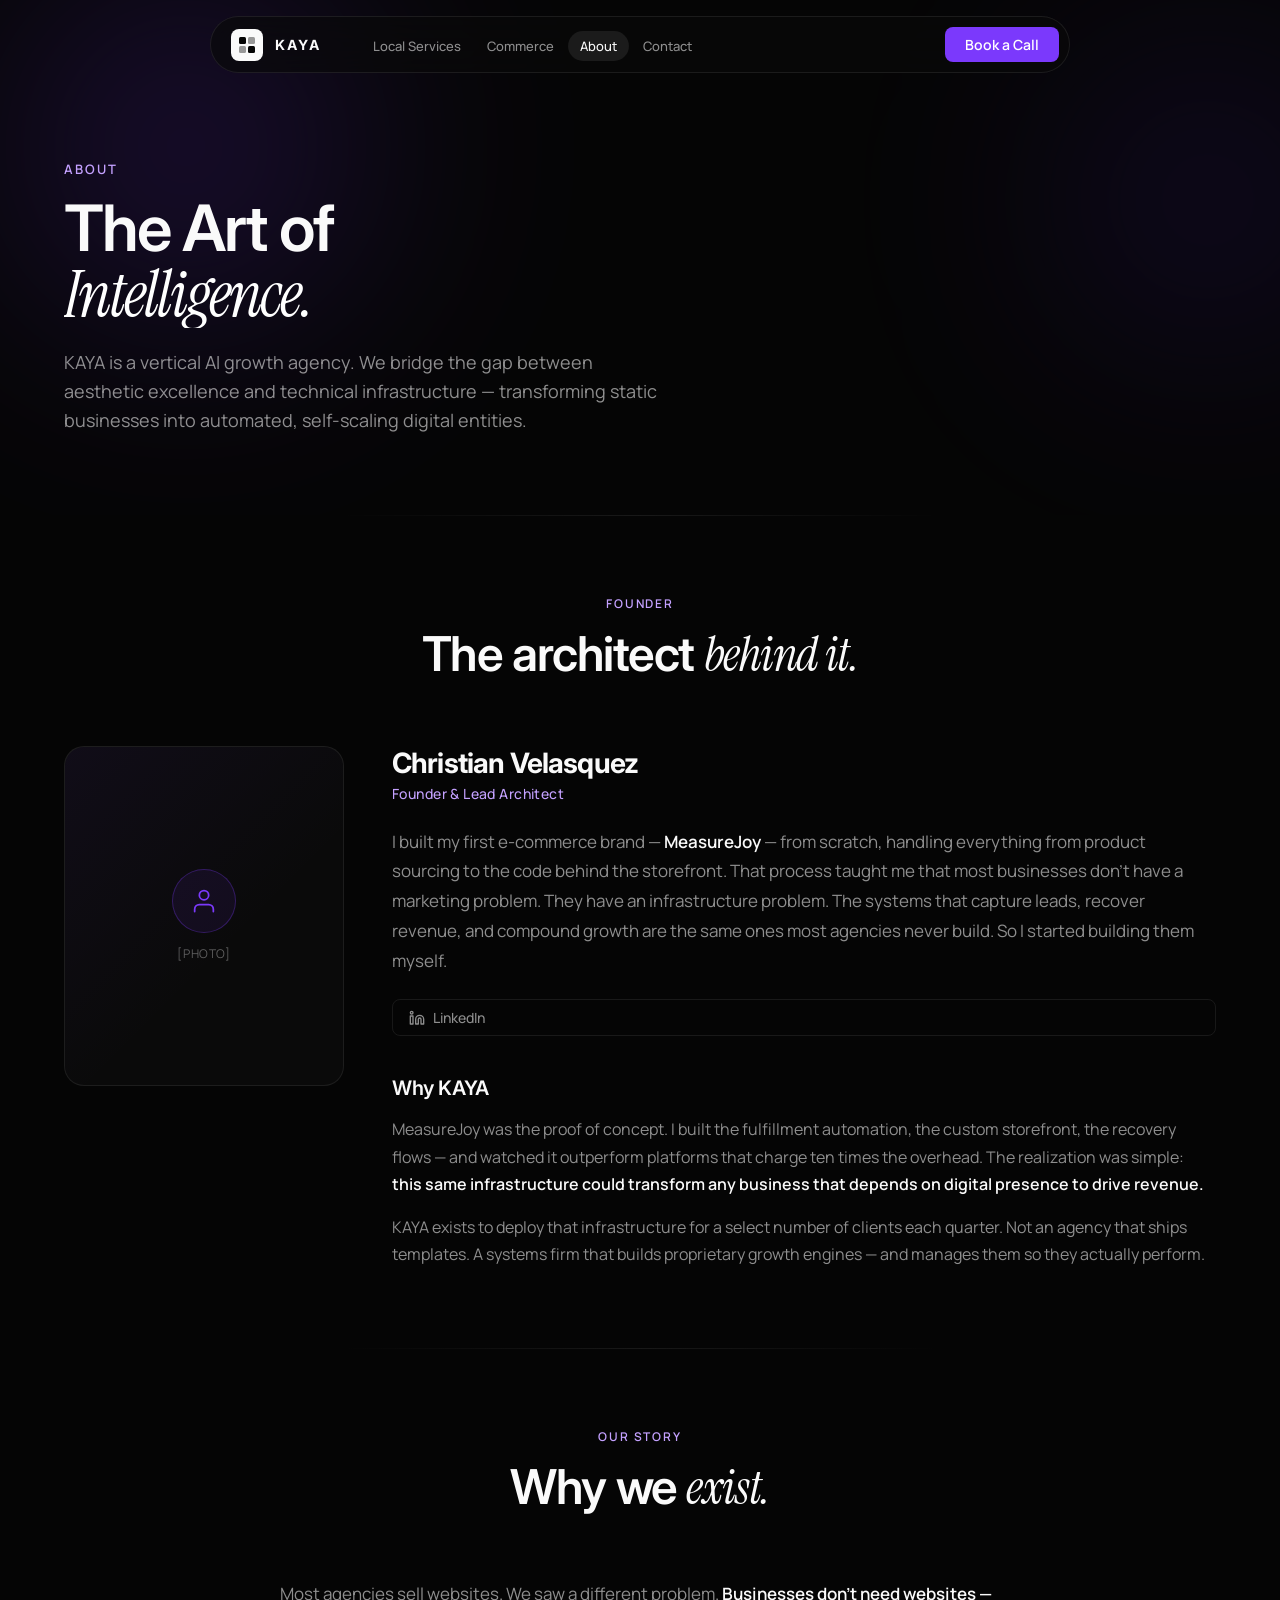
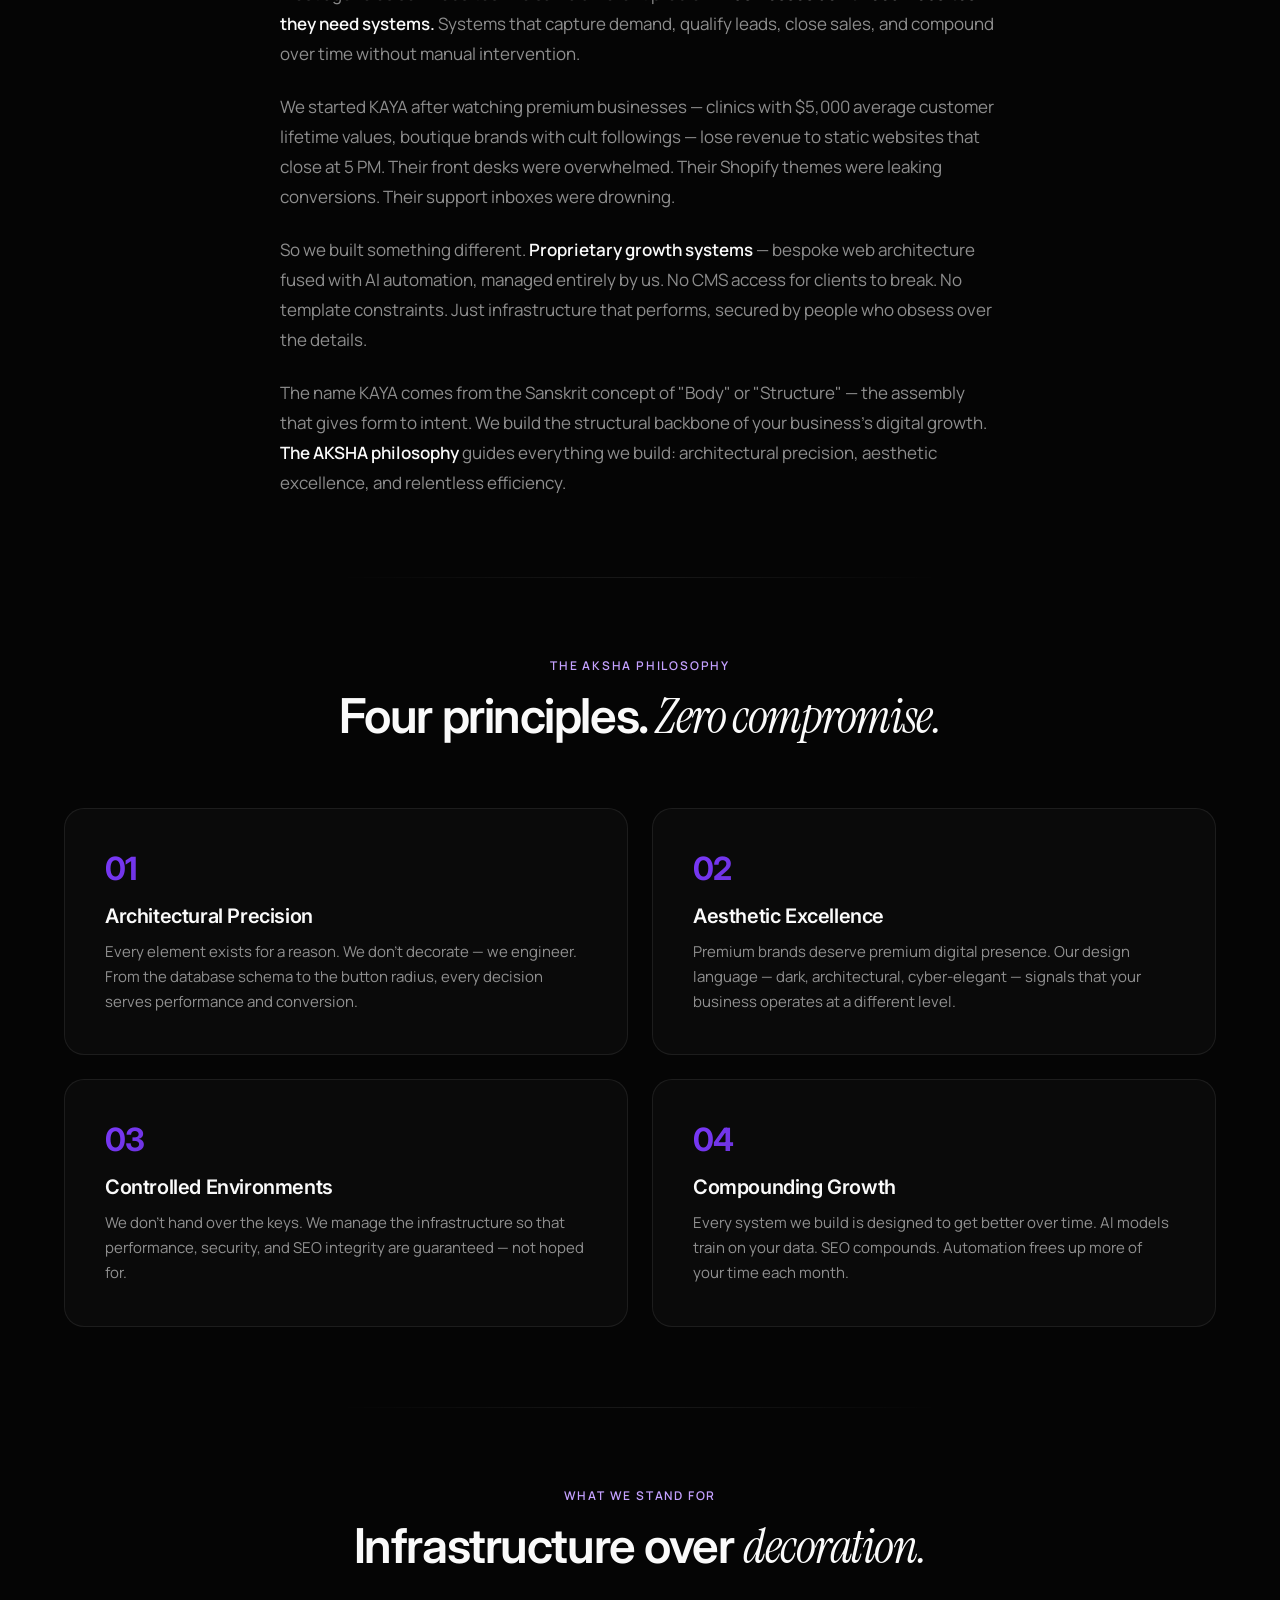
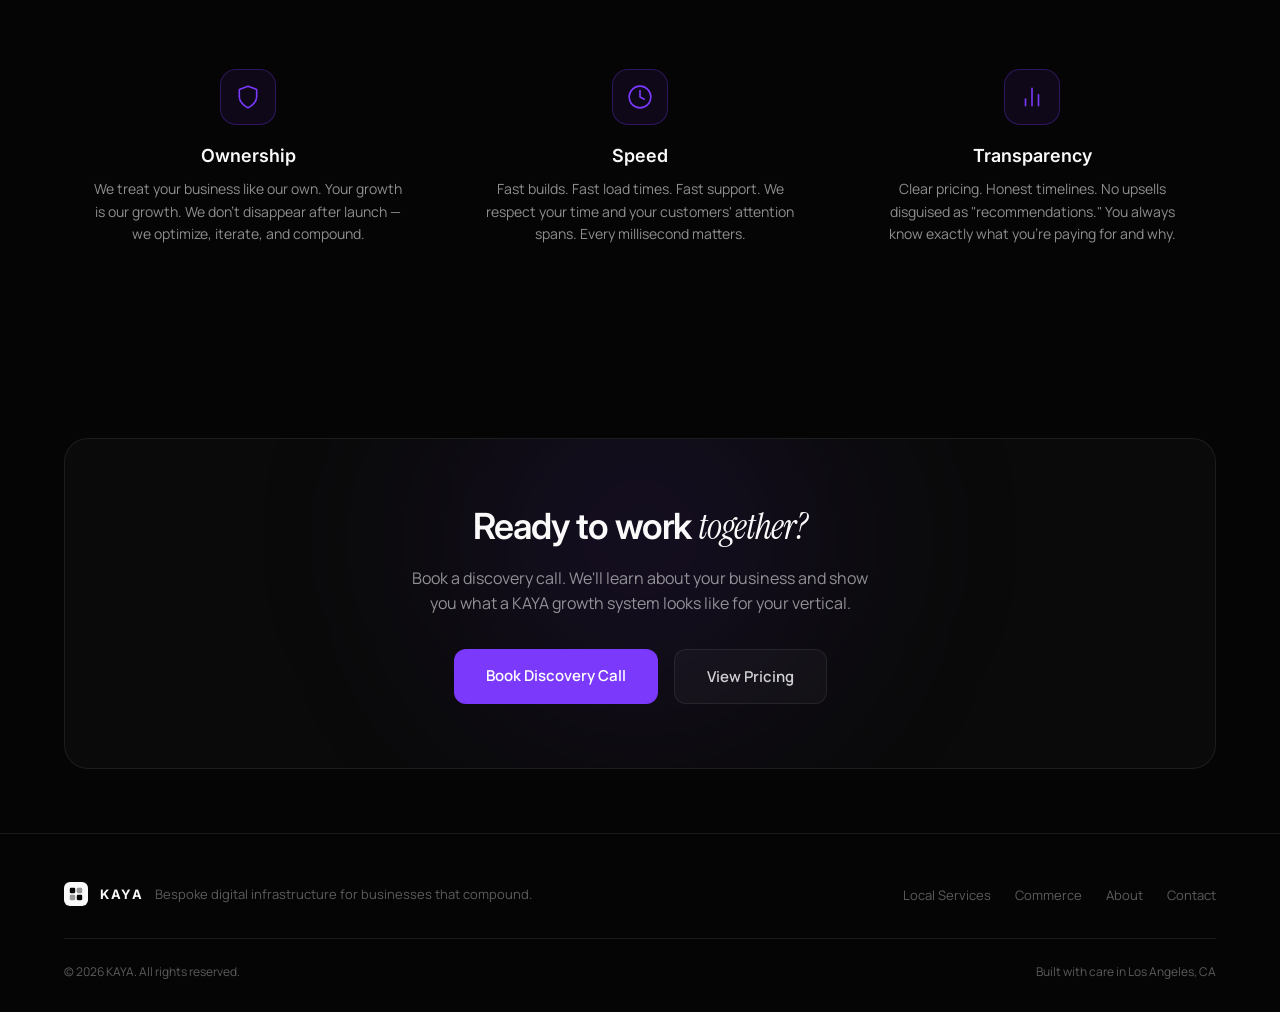
==== commit fd07f2ba: "Rebrand from MAHAKALA to KAYA across entire site Global find-and-replace of all brand name variants " ====
--- a/about.html
+++ b/about.html
@@ -3,8 +3,8 @@
 <head>
   <meta charset="UTF-8" />
   <meta name="viewport" content="width=device-width, initial-scale=1.0" />
-  <title>About — MAHAKALA</title>
-  <meta name="description" content="MAHAKALA is a vertical AI growth agency. We bridge aesthetic excellence and technical infrastructure to build digital systems that scale." />
+  <title>About — KAYA</title>
+  <meta name="description" content="KAYA is a vertical AI growth agency. We bridge aesthetic excellence and technical infrastructure to build digital systems that scale." />
   <link rel="preconnect" href="https://fonts.googleapis.com" />
   <link rel="preconnect" href="https://fonts.gstatic.com" crossorigin />
   <link href="https://fonts.googleapis.com/css2?family=Inter:wght@400;500;600;700&family=Instrument+Serif:ital@0;1&family=Manrope:wght@400;500;600;700&display=swap" rel="stylesheet" />
@@ -85,7 +85,7 @@
       <div class="nav-left">
         <a href="index.html" class="nav-logo">
           <div class="nav-logo-mark"><svg viewBox="0 0 18 18" fill="none"><rect x="1" y="1" width="7" height="7" rx="1.5" fill="#050505"/><rect x="10" y="1" width="7" height="7" rx="1.5" fill="#050505" opacity="0.4"/><rect x="1" y="10" width="7" height="7" rx="1.5" fill="#050505" opacity="0.4"/><rect x="10" y="10" width="7" height="7" rx="1.5" fill="#050505"/></svg></div>
-          <span class="nav-logo-text">MAHAKALA</span>
+          <span class="nav-logo-text">KAYA</span>
         </a>
         <ul class="nav-links">
           <li><a href="services-local.html">Local Services</a></li>
@@ -112,7 +112,7 @@
       <div class="page-hero-content">
         <p class="page-hero-label">About</p>
         <h1 class="page-hero-title">The Art of<span class="page-hero-title-accent">Intelligence.</span></h1>
-        <p class="page-hero-desc">MAHAKALA is a vertical AI growth agency. We bridge the gap between aesthetic excellence and technical infrastructure — transforming static businesses into automated, self-scaling digital entities.</p>
+        <p class="page-hero-desc">KAYA is a vertical AI growth agency. We bridge the gap between aesthetic excellence and technical infrastructure — transforming static businesses into automated, self-scaling digital entities.</p>
       </div>
     </div>
   </section>
@@ -144,9 +144,9 @@
             LinkedIn
           </a>
           <div class="founder-origin">
-            <h3 class="founder-origin-title">Why MAHAKALA</h3>
+            <h3 class="founder-origin-title">Why KAYA</h3>
             <p>MeasureJoy was the proof of concept. I built the fulfillment automation, the custom storefront, the recovery flows — and watched it outperform platforms that charge ten times the overhead. The realization was simple: <strong>this same infrastructure could transform any business that depends on digital presence to drive revenue.</strong></p>
-            <p>MAHAKALA exists to deploy that infrastructure for a select number of clients each quarter. Not an agency that ships templates. A systems firm that builds proprietary growth engines — and manages them so they actually perform.</p>
+            <p>KAYA exists to deploy that infrastructure for a select number of clients each quarter. Not an agency that ships templates. A systems firm that builds proprietary growth engines — and manages them so they actually perform.</p>
           </div>
         </div>
       </div>
@@ -162,9 +162,9 @@
       </div>
       <div class="story-content reveal">
         <p>Most agencies sell websites. We saw a different problem. <strong>Businesses don't need websites — they need systems.</strong> Systems that capture demand, qualify leads, close sales, and compound over time without manual intervention.</p>
-        <p>We started MAHAKALA after watching premium businesses — clinics with $5,000 average customer lifetime values, boutique brands with cult followings — lose revenue to static websites that close at 5 PM. Their front desks were overwhelmed. Their Shopify themes were leaking conversions. Their support inboxes were drowning.</p>
+        <p>We started KAYA after watching premium businesses — clinics with $5,000 average customer lifetime values, boutique brands with cult followings — lose revenue to static websites that close at 5 PM. Their front desks were overwhelmed. Their Shopify themes were leaking conversions. Their support inboxes were drowning.</p>
         <p>So we built something different. <strong>Proprietary growth systems</strong> — bespoke web architecture fused with AI automation, managed entirely by us. No CMS access for clients to break. No template constraints. Just infrastructure that performs, secured by people who obsess over the details.</p>
-        <p>The name MAHAKALA comes from the Sanskrit concept of "Great Time" — the force that transforms and dissolves. We dissolve the friction between a business and its growth. <strong>The AKSHA philosophy</strong> guides everything we build: architectural precision, aesthetic excellence, and relentless efficiency.</p>
+        <p>The name KAYA comes from the Sanskrit concept of "Body" or "Structure" — the assembly that gives form to intent. We build the structural backbone of your business's digital growth. <strong>The AKSHA philosophy</strong> guides everything we build: architectural precision, aesthetic excellence, and relentless efficiency.</p>
       </div>
     </div>
   </section>
@@ -238,7 +238,7 @@
     <div class="container">
       <div class="cta-card reveal">
         <h2 class="cta-title">Ready to work <span>together?</span></h2>
-        <p class="cta-sub">Book a discovery call. We'll learn about your business and show you what a MAHAKALA growth system looks like for your vertical.</p>
+        <p class="cta-sub">Book a discovery call. We'll learn about your business and show you what a KAYA growth system looks like for your vertical.</p>
         <div class="cta-buttons">
           <a href="contact.html" class="btn-primary">Book Discovery Call</a>
           <a href="index.html#pricing" class="btn-ghost">View Pricing</a>
@@ -252,7 +252,7 @@
       <div class="footer-inner">
         <div class="footer-brand">
           <div class="footer-logo-mark"><svg viewBox="0 0 18 18" fill="none"><rect x="1" y="1" width="7" height="7" rx="1.5" fill="#050505"/><rect x="10" y="1" width="7" height="7" rx="1.5" fill="#050505" opacity="0.4"/><rect x="1" y="10" width="7" height="7" rx="1.5" fill="#050505" opacity="0.4"/><rect x="10" y="10" width="7" height="7" rx="1.5" fill="#050505"/></svg></div>
-          <span class="footer-name">MAHAKALA</span>
+          <span class="footer-name">KAYA</span>
           <span class="footer-copy">Bespoke digital infrastructure for businesses that compound.</span>
         </div>
         <ul class="footer-links">
@@ -263,7 +263,7 @@
         </ul>
       </div>
       <div class="footer-bottom">
-        <span>&copy; 2026 MAHAKALA. All rights reserved.</span>
+        <span>&copy; 2026 KAYA. All rights reserved.</span>
         <span class="footer-location">Built with care in Los Angeles, CA</span>
       </div>
     </div>
--- a/styles.css
+++ b/styles.css
@@ -1,5 +1,5 @@
 /* ═══════════════════════════════════════════
-   MAHAKALA — Global Design System
+   KAYA — Global Design System
    The Art of Intelligence.
 ═══════════════════════════════════════════ */
 
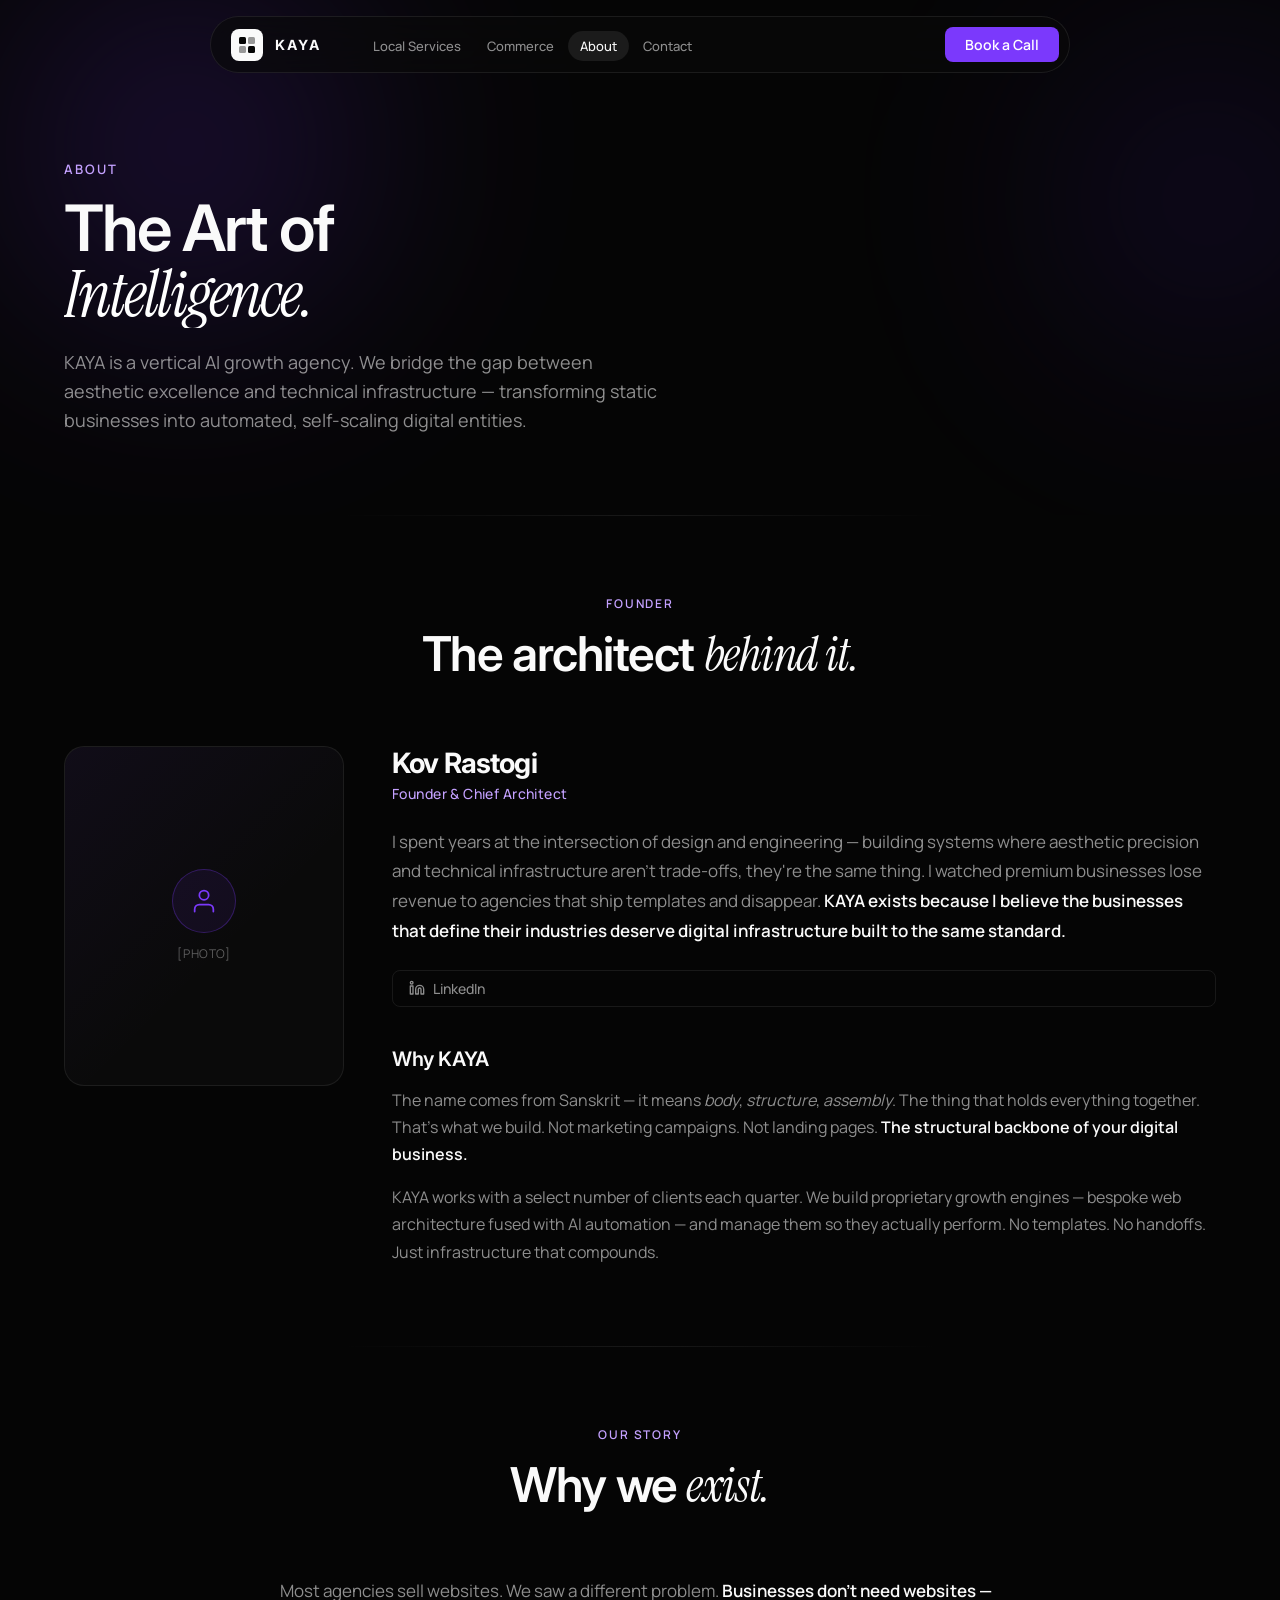
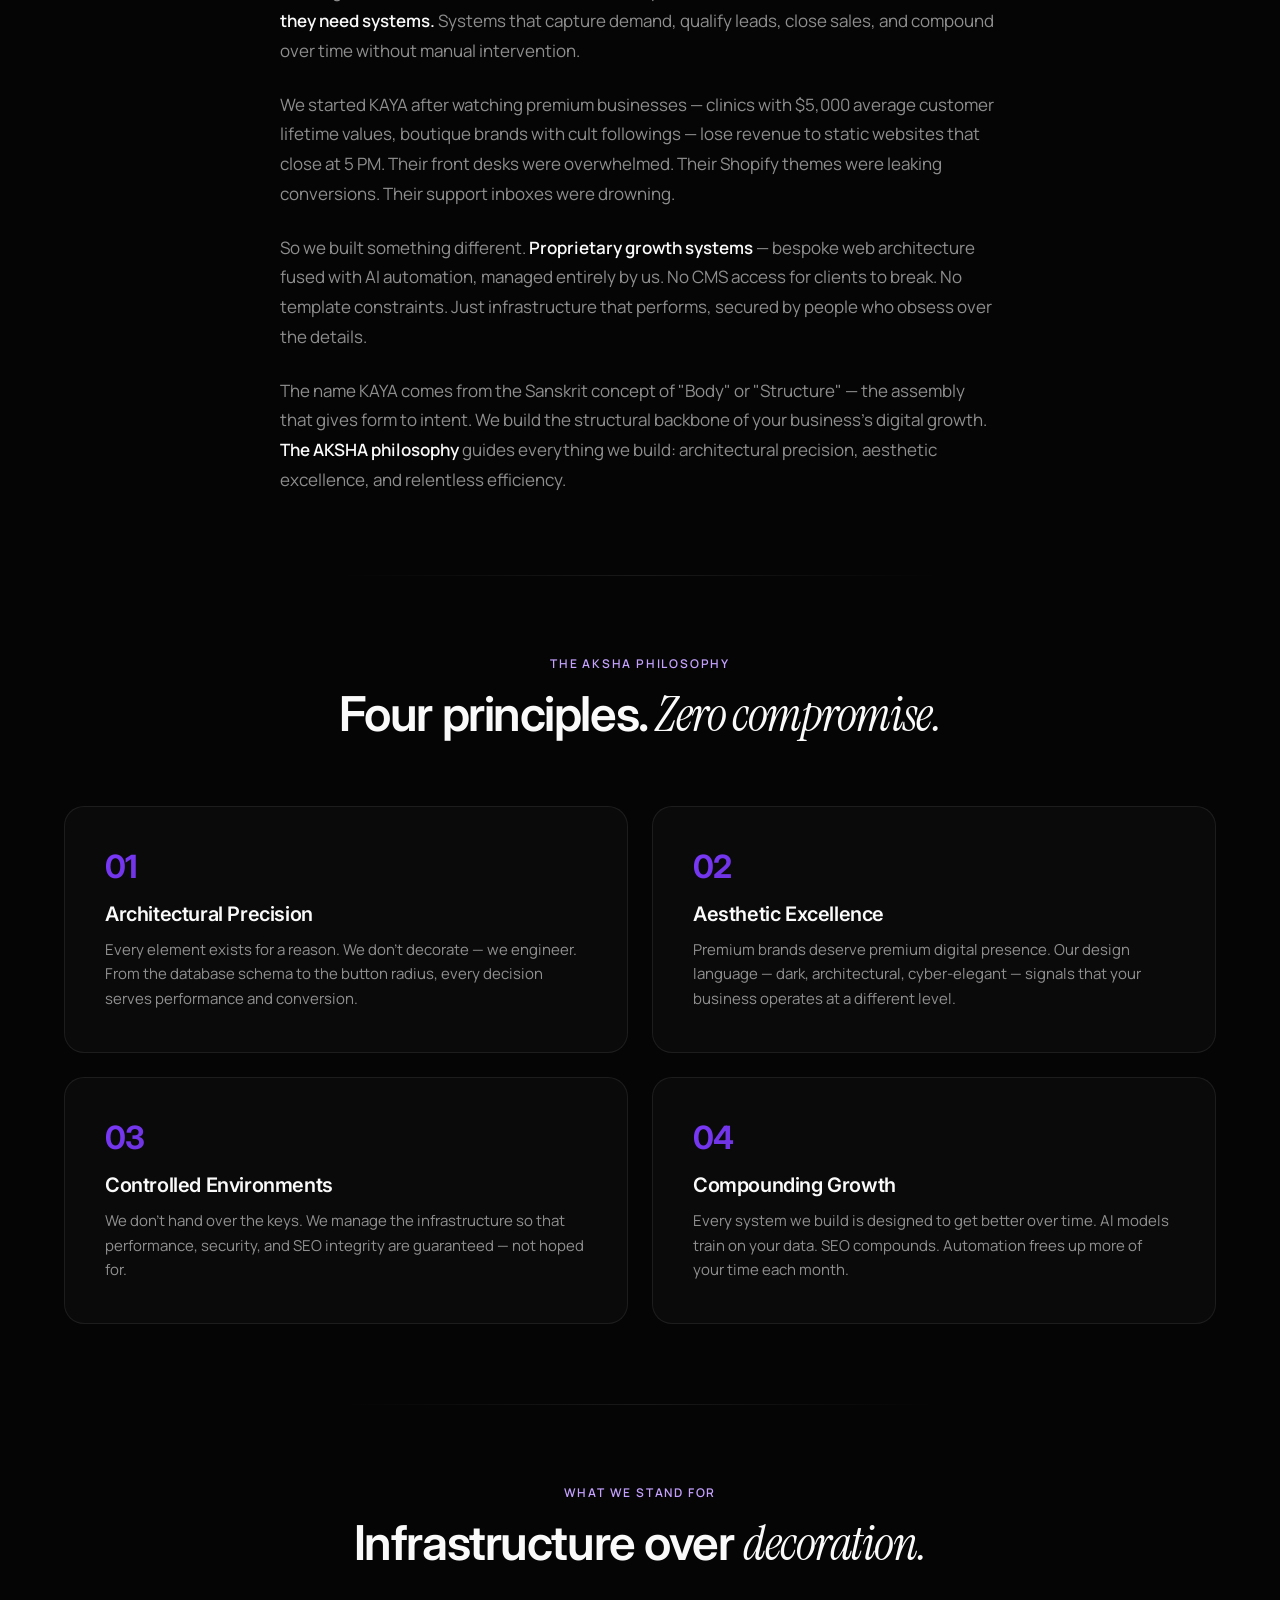
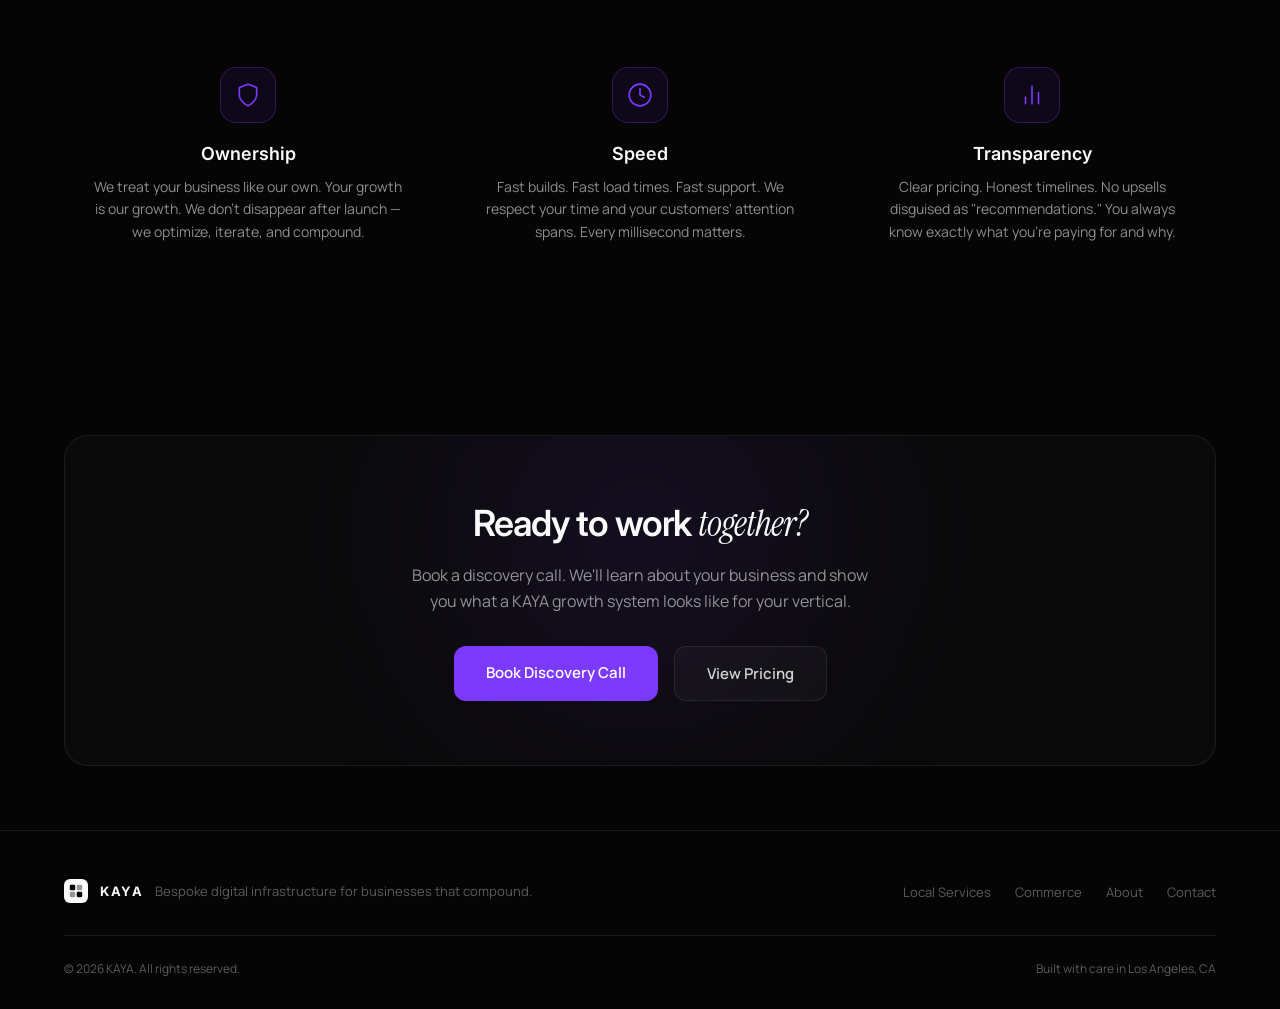
==== commit e72e8974: "Update founder section to Kov Rastogi with new bio Replace Christian Velasquez (client) with Kov Ras" ====
--- a/about.html
+++ b/about.html
@@ -134,10 +134,10 @@
         </div>
         <div class="founder-info">
           <div>
-            <div class="founder-name">Christian Velasquez</div>
-            <div class="founder-title">Founder &amp; Lead Architect</div>
-          </div>
-          <p class="founder-bio">I built my first e-commerce brand — <strong>MeasureJoy</strong> — from scratch, handling everything from product sourcing to the code behind the storefront. That process taught me that most businesses don't have a marketing problem. They have an infrastructure problem. The systems that capture leads, recover revenue, and compound growth are the same ones most agencies never build. So I started building them myself.</p>
+            <div class="founder-name">Kov Rastogi</div>
+            <div class="founder-title">Founder &amp; Chief Architect</div>
+          </div>
+          <p class="founder-bio">I spent years at the intersection of design and engineering — building systems where aesthetic precision and technical infrastructure aren't trade-offs, they're the same thing. I watched premium businesses lose revenue to agencies that ship templates and disappear. <strong>KAYA exists because I believe the businesses that define their industries deserve digital infrastructure built to the same standard.</strong></p>
           <!-- TODO: Replace href with real LinkedIn URL -->
           <a href="#" class="founder-linkedin">
             <svg viewBox="0 0 24 24" fill="none" stroke="currentColor" stroke-width="2" stroke-linecap="round" stroke-linejoin="round"><path d="M16 8a6 6 0 016 6v7h-4v-7a2 2 0 00-2-2 2 2 0 00-2 2v7h-4v-7a6 6 0 016-6z"/><rect x="2" y="9" width="4" height="12"/><circle cx="4" cy="4" r="2"/></svg>
@@ -145,8 +145,8 @@
           </a>
           <div class="founder-origin">
             <h3 class="founder-origin-title">Why KAYA</h3>
-            <p>MeasureJoy was the proof of concept. I built the fulfillment automation, the custom storefront, the recovery flows — and watched it outperform platforms that charge ten times the overhead. The realization was simple: <strong>this same infrastructure could transform any business that depends on digital presence to drive revenue.</strong></p>
-            <p>KAYA exists to deploy that infrastructure for a select number of clients each quarter. Not an agency that ships templates. A systems firm that builds proprietary growth engines — and manages them so they actually perform.</p>
+            <p>The name comes from Sanskrit — it means <em>body</em>, <em>structure</em>, <em>assembly</em>. The thing that holds everything together. That's what we build. Not marketing campaigns. Not landing pages. <strong>The structural backbone of your digital business.</strong></p>
+            <p>KAYA works with a select number of clients each quarter. We build proprietary growth engines — bespoke web architecture fused with AI automation — and manage them so they actually perform. No templates. No handoffs. Just infrastructure that compounds.</p>
           </div>
         </div>
       </div>
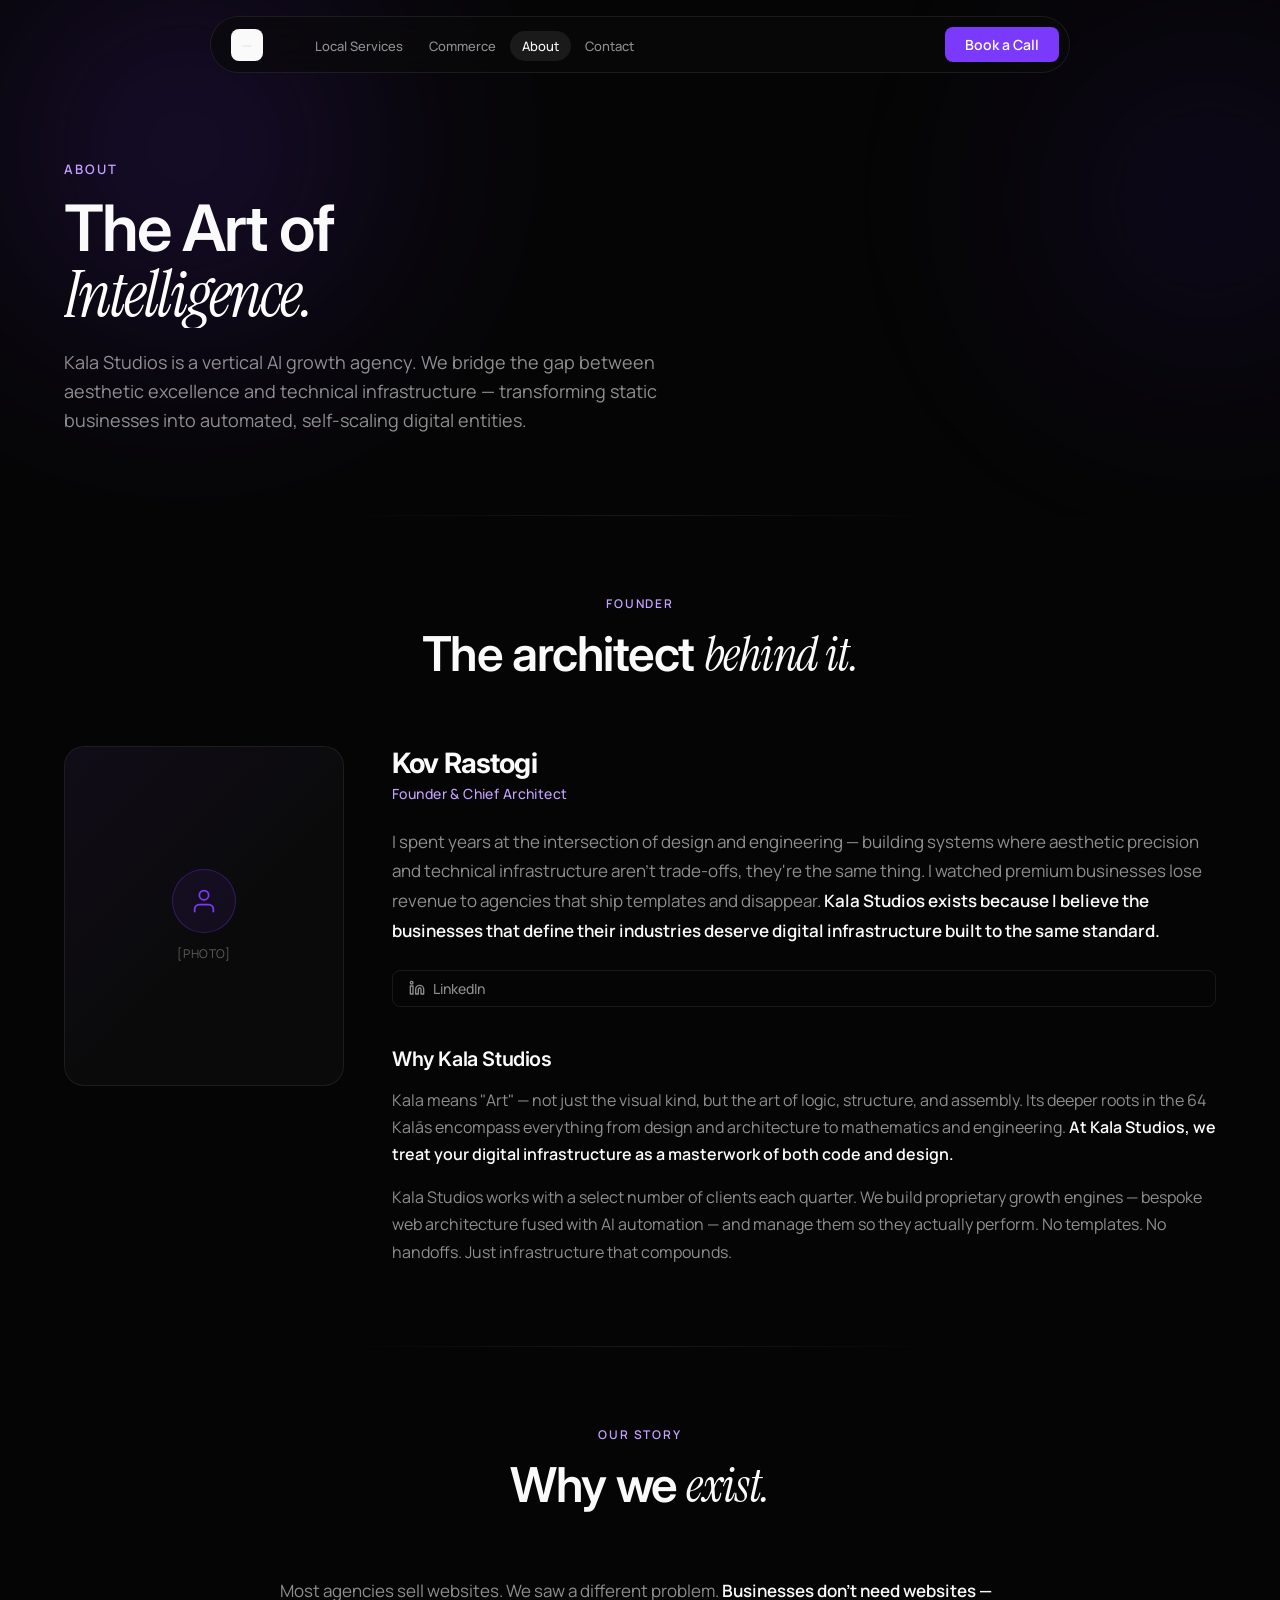
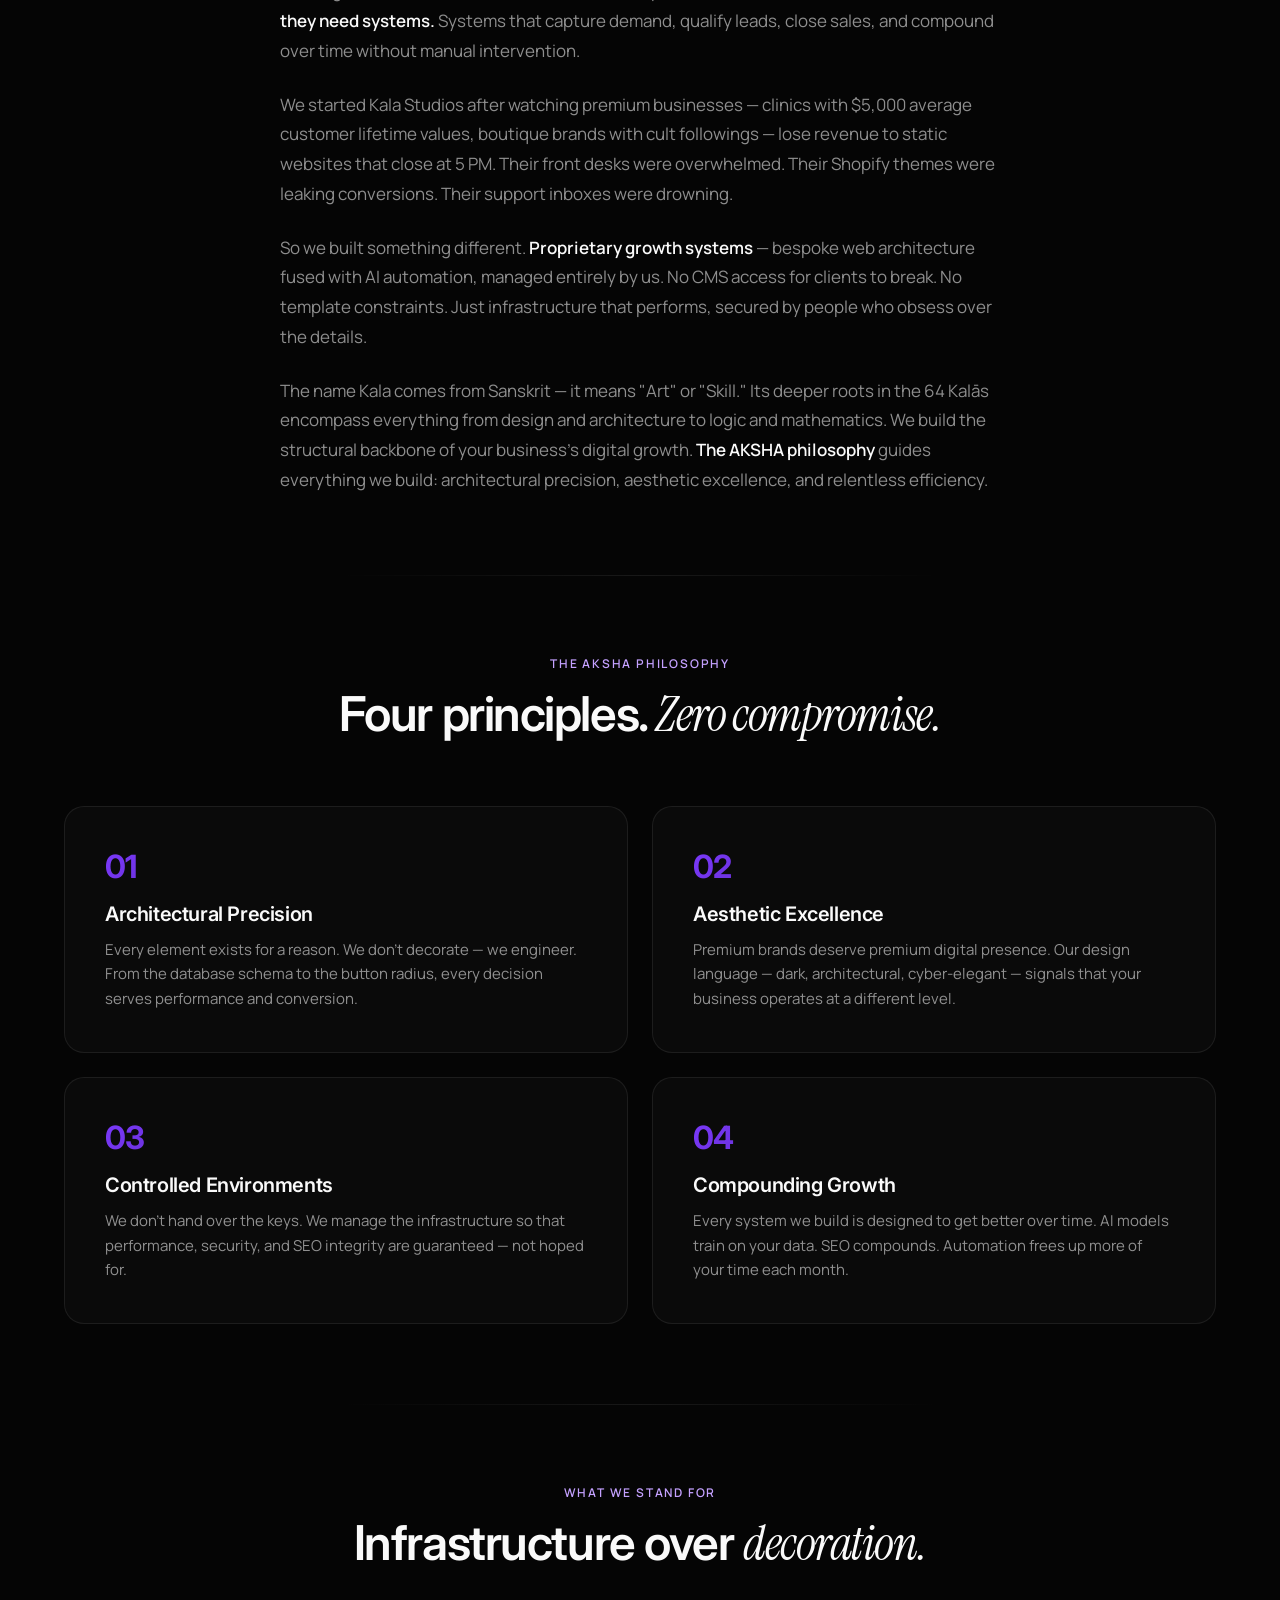
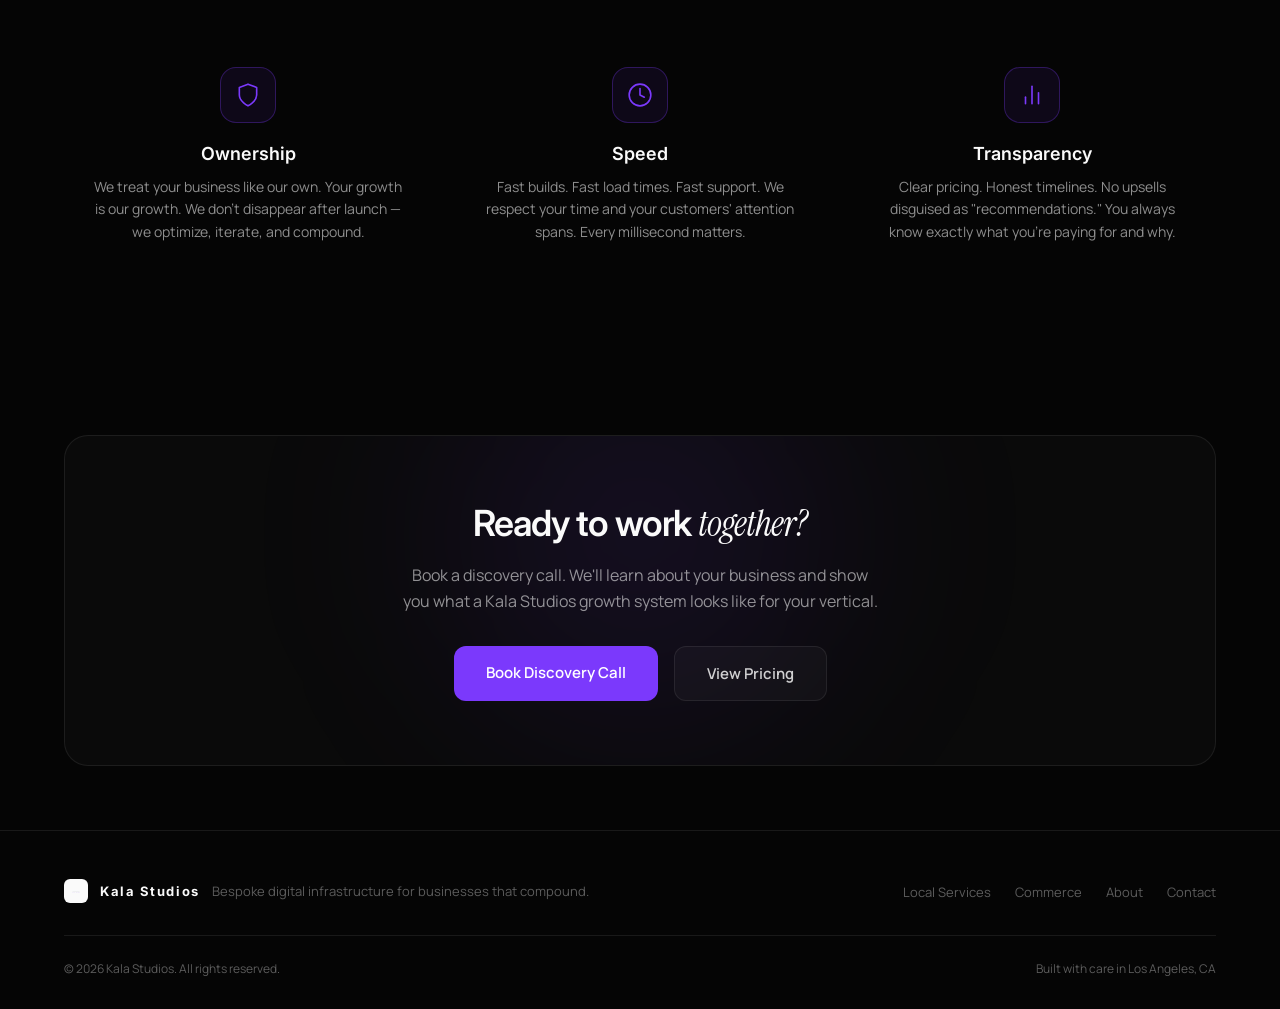
==== commit 698b1732: "Rebrand from KAYA to Kala Studios across entire site - Replace all KAYA references with Kala Studios" ====
--- a/about.html
+++ b/about.html
@@ -3,8 +3,8 @@
 <head>
   <meta charset="UTF-8" />
   <meta name="viewport" content="width=device-width, initial-scale=1.0" />
-  <title>About — KAYA</title>
-  <meta name="description" content="KAYA is a vertical AI growth agency. We bridge aesthetic excellence and technical infrastructure to build digital systems that scale." />
+  <title>About — Kala Studios</title>
+  <meta name="description" content="Kala Studios is a vertical AI growth agency. We bridge aesthetic excellence and technical infrastructure to build digital systems that scale." />
   <link rel="preconnect" href="https://fonts.googleapis.com" />
   <link rel="preconnect" href="https://fonts.gstatic.com" crossorigin />
   <link href="https://fonts.googleapis.com/css2?family=Inter:wght@400;500;600;700&family=Instrument+Serif:ital@0;1&family=Manrope:wght@400;500;600;700&display=swap" rel="stylesheet" />
@@ -84,8 +84,7 @@
     <nav class="navbar">
       <div class="nav-left">
         <a href="index.html" class="nav-logo">
-          <div class="nav-logo-mark"><svg viewBox="0 0 18 18" fill="none"><rect x="1" y="1" width="7" height="7" rx="1.5" fill="#050505"/><rect x="10" y="1" width="7" height="7" rx="1.5" fill="#050505" opacity="0.4"/><rect x="1" y="10" width="7" height="7" rx="1.5" fill="#050505" opacity="0.4"/><rect x="10" y="10" width="7" height="7" rx="1.5" fill="#050505"/></svg></div>
-          <span class="nav-logo-text">KAYA</span>
+          <div class="nav-logo-mark"><svg viewBox="0 0 120 40" fill="none" xmlns="http://www.w3.org/2000/svg"><text x="60" y="20" font-family="Inter, sans-serif" font-weight="700" font-size="16" fill="#F9FAFB" text-anchor="middle" letter-spacing="0.25em">KALA</text><line x1="30" y1="25" x2="90" y2="25" stroke="#1F2937" stroke-width="0.5"/><text x="60" y="34" font-family="Inter, sans-serif" font-weight="300" font-size="6" fill="#7C3AED" text-anchor="middle" letter-spacing="0.6em">STUDIOS</text></svg></div>
         </a>
         <ul class="nav-links">
           <li><a href="services-local.html">Local Services</a></li>
@@ -112,7 +111,7 @@
       <div class="page-hero-content">
         <p class="page-hero-label">About</p>
         <h1 class="page-hero-title">The Art of<span class="page-hero-title-accent">Intelligence.</span></h1>
-        <p class="page-hero-desc">KAYA is a vertical AI growth agency. We bridge the gap between aesthetic excellence and technical infrastructure — transforming static businesses into automated, self-scaling digital entities.</p>
+        <p class="page-hero-desc">Kala Studios is a vertical AI growth agency. We bridge the gap between aesthetic excellence and technical infrastructure — transforming static businesses into automated, self-scaling digital entities.</p>
       </div>
     </div>
   </section>
@@ -137,16 +136,16 @@
             <div class="founder-name">Kov Rastogi</div>
             <div class="founder-title">Founder &amp; Chief Architect</div>
           </div>
-          <p class="founder-bio">I spent years at the intersection of design and engineering — building systems where aesthetic precision and technical infrastructure aren't trade-offs, they're the same thing. I watched premium businesses lose revenue to agencies that ship templates and disappear. <strong>KAYA exists because I believe the businesses that define their industries deserve digital infrastructure built to the same standard.</strong></p>
+          <p class="founder-bio">I spent years at the intersection of design and engineering — building systems where aesthetic precision and technical infrastructure aren't trade-offs, they're the same thing. I watched premium businesses lose revenue to agencies that ship templates and disappear. <strong>Kala Studios exists because I believe the businesses that define their industries deserve digital infrastructure built to the same standard.</strong></p>
           <!-- TODO: Replace href with real LinkedIn URL -->
           <a href="#" class="founder-linkedin">
             <svg viewBox="0 0 24 24" fill="none" stroke="currentColor" stroke-width="2" stroke-linecap="round" stroke-linejoin="round"><path d="M16 8a6 6 0 016 6v7h-4v-7a2 2 0 00-2-2 2 2 0 00-2 2v7h-4v-7a6 6 0 016-6z"/><rect x="2" y="9" width="4" height="12"/><circle cx="4" cy="4" r="2"/></svg>
             LinkedIn
           </a>
           <div class="founder-origin">
-            <h3 class="founder-origin-title">Why KAYA</h3>
-            <p>The name comes from Sanskrit — it means <em>body</em>, <em>structure</em>, <em>assembly</em>. The thing that holds everything together. That's what we build. Not marketing campaigns. Not landing pages. <strong>The structural backbone of your digital business.</strong></p>
-            <p>KAYA works with a select number of clients each quarter. We build proprietary growth engines — bespoke web architecture fused with AI automation — and manage them so they actually perform. No templates. No handoffs. Just infrastructure that compounds.</p>
+            <h3 class="founder-origin-title">Why Kala Studios</h3>
+            <p>Kala means "Art" — not just the visual kind, but the art of logic, structure, and assembly. Its deeper roots in the 64 Kal&#257;s encompass everything from design and architecture to mathematics and engineering. <strong>At Kala Studios, we treat your digital infrastructure as a masterwork of both code and design.</strong></p>
+            <p>Kala Studios works with a select number of clients each quarter. We build proprietary growth engines — bespoke web architecture fused with AI automation — and manage them so they actually perform. No templates. No handoffs. Just infrastructure that compounds.</p>
           </div>
         </div>
       </div>
@@ -162,9 +161,9 @@
       </div>
       <div class="story-content reveal">
         <p>Most agencies sell websites. We saw a different problem. <strong>Businesses don't need websites — they need systems.</strong> Systems that capture demand, qualify leads, close sales, and compound over time without manual intervention.</p>
-        <p>We started KAYA after watching premium businesses — clinics with $5,000 average customer lifetime values, boutique brands with cult followings — lose revenue to static websites that close at 5 PM. Their front desks were overwhelmed. Their Shopify themes were leaking conversions. Their support inboxes were drowning.</p>
+        <p>We started Kala Studios after watching premium businesses — clinics with $5,000 average customer lifetime values, boutique brands with cult followings — lose revenue to static websites that close at 5 PM. Their front desks were overwhelmed. Their Shopify themes were leaking conversions. Their support inboxes were drowning.</p>
         <p>So we built something different. <strong>Proprietary growth systems</strong> — bespoke web architecture fused with AI automation, managed entirely by us. No CMS access for clients to break. No template constraints. Just infrastructure that performs, secured by people who obsess over the details.</p>
-        <p>The name KAYA comes from the Sanskrit concept of "Body" or "Structure" — the assembly that gives form to intent. We build the structural backbone of your business's digital growth. <strong>The AKSHA philosophy</strong> guides everything we build: architectural precision, aesthetic excellence, and relentless efficiency.</p>
+        <p>The name Kala comes from Sanskrit — it means "Art" or "Skill." Its deeper roots in the 64 Kal&#257;s encompass everything from design and architecture to logic and mathematics. We build the structural backbone of your business's digital growth. <strong>The AKSHA philosophy</strong> guides everything we build: architectural precision, aesthetic excellence, and relentless efficiency.</p>
       </div>
     </div>
   </section>
@@ -238,7 +237,7 @@
     <div class="container">
       <div class="cta-card reveal">
         <h2 class="cta-title">Ready to work <span>together?</span></h2>
-        <p class="cta-sub">Book a discovery call. We'll learn about your business and show you what a KAYA growth system looks like for your vertical.</p>
+        <p class="cta-sub">Book a discovery call. We'll learn about your business and show you what a Kala Studios growth system looks like for your vertical.</p>
         <div class="cta-buttons">
           <a href="contact.html" class="btn-primary">Book Discovery Call</a>
           <a href="index.html#pricing" class="btn-ghost">View Pricing</a>
@@ -251,8 +250,8 @@
     <div class="container">
       <div class="footer-inner">
         <div class="footer-brand">
-          <div class="footer-logo-mark"><svg viewBox="0 0 18 18" fill="none"><rect x="1" y="1" width="7" height="7" rx="1.5" fill="#050505"/><rect x="10" y="1" width="7" height="7" rx="1.5" fill="#050505" opacity="0.4"/><rect x="1" y="10" width="7" height="7" rx="1.5" fill="#050505" opacity="0.4"/><rect x="10" y="10" width="7" height="7" rx="1.5" fill="#050505"/></svg></div>
-          <span class="footer-name">KAYA</span>
+          <div class="footer-logo-mark"><svg viewBox="0 0 120 40" fill="none" xmlns="http://www.w3.org/2000/svg"><text x="60" y="20" font-family="Inter, sans-serif" font-weight="700" font-size="16" fill="#F9FAFB" text-anchor="middle" letter-spacing="0.25em">KALA</text><line x1="30" y1="25" x2="90" y2="25" stroke="#1F2937" stroke-width="0.5"/><text x="60" y="34" font-family="Inter, sans-serif" font-weight="300" font-size="6" fill="#7C3AED" text-anchor="middle" letter-spacing="0.6em">STUDIOS</text></svg></div>
+          <span class="footer-name">Kala Studios</span>
           <span class="footer-copy">Bespoke digital infrastructure for businesses that compound.</span>
         </div>
         <ul class="footer-links">
@@ -263,7 +262,7 @@
         </ul>
       </div>
       <div class="footer-bottom">
-        <span>&copy; 2026 KAYA. All rights reserved.</span>
+        <span>&copy; 2026 Kala Studios. All rights reserved.</span>
         <span class="footer-location">Built with care in Los Angeles, CA</span>
       </div>
     </div>
--- a/styles.css
+++ b/styles.css
@@ -1,6 +1,6 @@
 /* ═══════════════════════════════════════════
-   KAYA — Global Design System
-   The Art of Intelligence.
+   Kala Studios — Global Design System
+   Bespoke Digital Infrastructure & AI Automation.
 ═══════════════════════════════════════════ */
 
 :root {
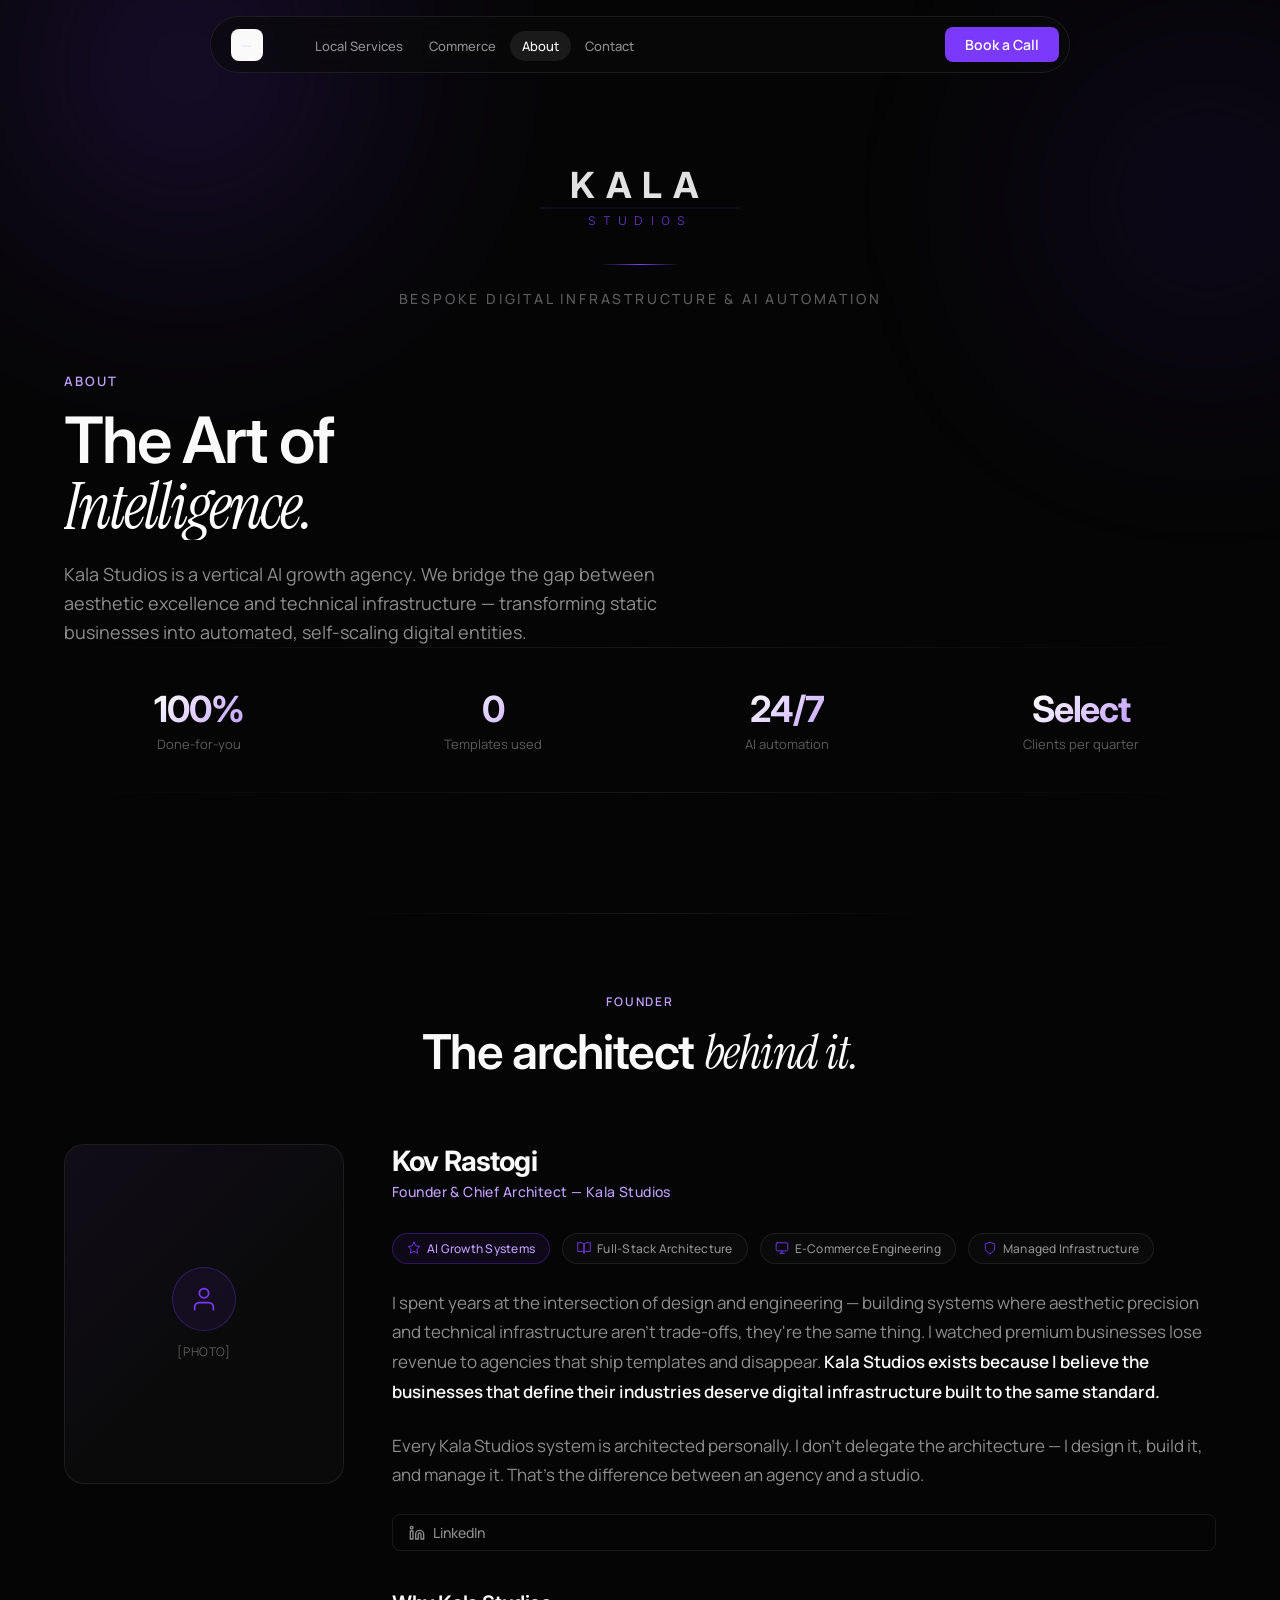
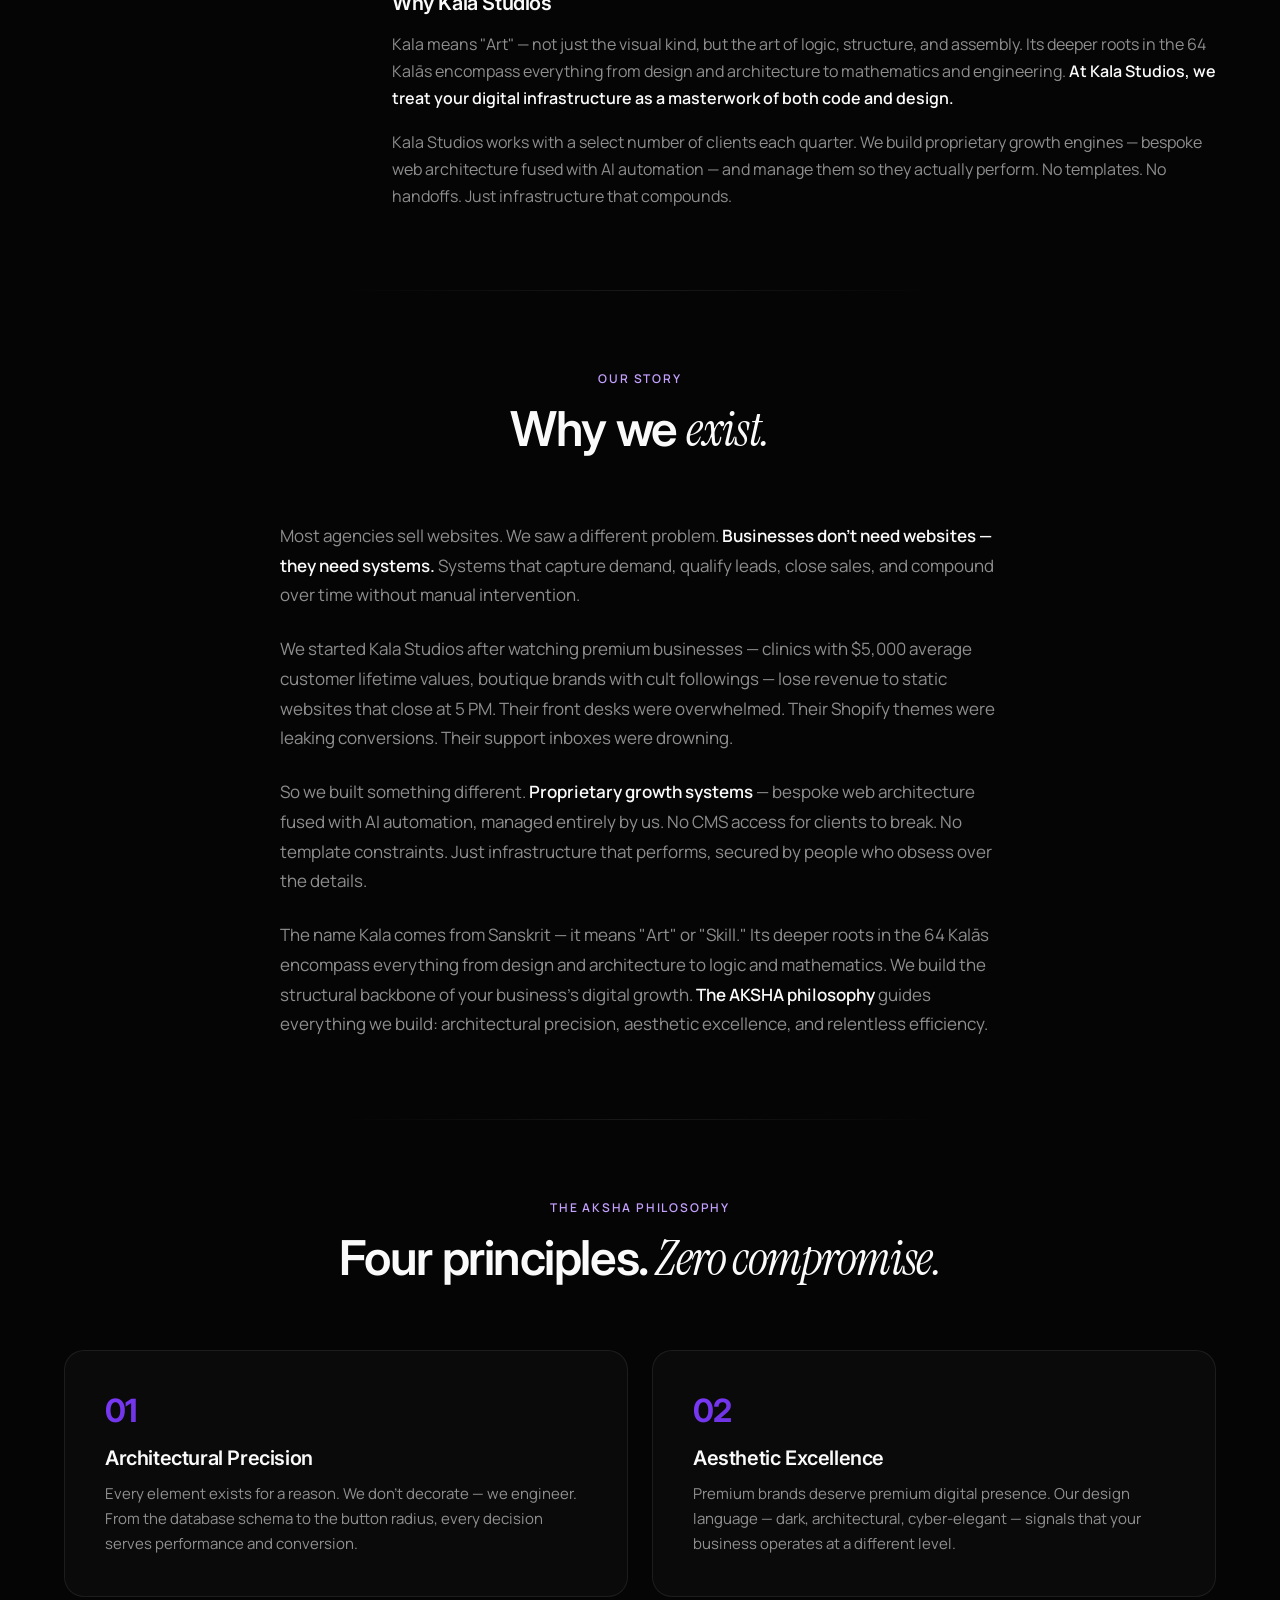
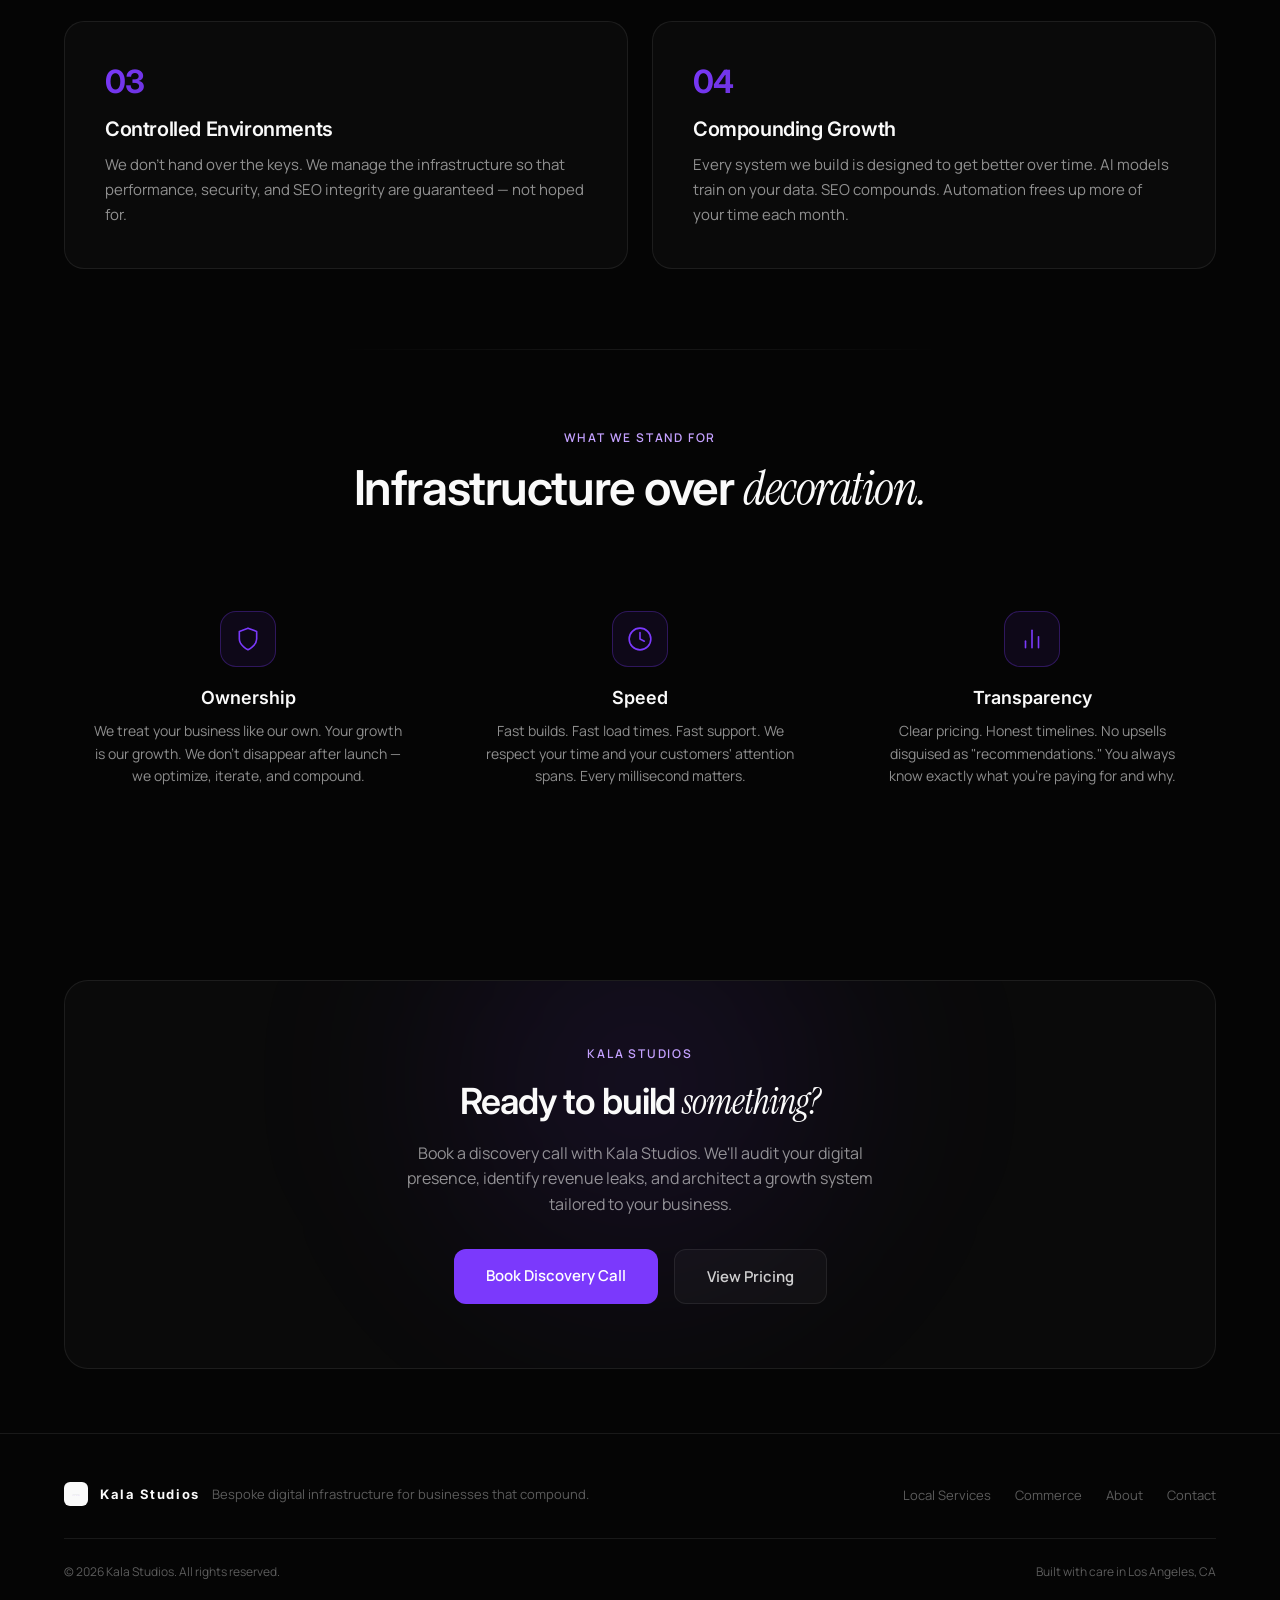
==== commit 3ab7d188: "Enhance About page with branded wordmark, credentials, and LinkedIn - Add large Kala Studios wordmar" ====
--- a/about.html
+++ b/about.html
@@ -10,6 +10,31 @@
   <link href="https://fonts.googleapis.com/css2?family=Inter:wght@400;500;600;700&family=Instrument+Serif:ital@0;1&family=Manrope:wght@400;500;600;700&display=swap" rel="stylesheet" />
   <link rel="stylesheet" href="styles.css" />
   <style>
+    /* ── Brand hero wordmark ── */
+    .brand-wordmark { display:flex; flex-direction:column; align-items:center; gap:var(--space-6); margin-bottom:var(--space-16); }
+    .brand-wordmark-svg { width:320px; height:auto; opacity:0.9; }
+    .brand-wordmark-tagline { font-family:var(--font-body); font-weight:500; font-size:14px; letter-spacing:0.2em; text-transform:uppercase; color:var(--text-muted); }
+    .brand-wordmark-line { width:80px; height:1px; background:linear-gradient(90deg,transparent,var(--accent-primary),transparent); }
+
+    /* ── Credential badges ── */
+    .founder-credentials { display:flex; flex-wrap:wrap; gap:var(--space-3); margin-top:var(--space-2); }
+    .credential-badge { display:inline-flex; align-items:center; gap:6px; font-family:var(--font-body); font-weight:500; font-size:12px; color:var(--text-secondary); padding:6px 14px; background:var(--surface-elevated); border:1px solid var(--border-default); border-radius:var(--radius-full); letter-spacing:0.02em; }
+    .credential-badge svg { width:14px; height:14px; stroke:var(--accent-primary); fill:none; stroke-width:1.5; stroke-linecap:round; stroke-linejoin:round; }
+    .credential-badge--accent { border-color:var(--border-accent); background:var(--accent-subtle); color:var(--text-accent); }
+
+    /* ── Metrics bar ── */
+    .about-metrics { display:grid; grid-template-columns:repeat(4,1fr); gap:var(--space-6); padding:var(--space-10) 0; margin-bottom:var(--space-10); position:relative; }
+    .about-metrics::before { content:''; position:absolute; top:0; left:0; right:0; height:1px; background:linear-gradient(90deg,transparent,var(--border-default),transparent); }
+    .about-metrics::after { content:''; position:absolute; bottom:0; left:0; right:0; height:1px; background:linear-gradient(90deg,transparent,var(--border-default),transparent); }
+    .about-metric { text-align:center; }
+    .about-metric-value { font-family:var(--font-display); font-weight:700; font-size:36px; letter-spacing:-0.03em; background:linear-gradient(135deg,#fff 30%,#c4a1ff 70%,#7b39fc 100%); -webkit-background-clip:text; -webkit-text-fill-color:transparent; background-clip:text; }
+    .about-metric-label { font-size:13px; color:var(--text-muted); margin-top:var(--space-1); }
+
+    @media (max-width:768px) {
+      .about-metrics { grid-template-columns:repeat(2,1fr); gap:var(--space-4); }
+      .brand-wordmark-svg { width:220px; }
+    }
+
     /* ── Founder section ── */
     .founder-section { padding:var(--space-20) 0; position:relative; }
     .founder-section::before { content:''; position:absolute; top:0; left:50%; transform:translateX(-50%); width:600px; height:1px; background:linear-gradient(90deg,transparent,var(--border-default),transparent); }
@@ -109,9 +134,37 @@
     </div>
     <div class="container">
       <div class="page-hero-content">
+        <div class="brand-wordmark">
+          <svg class="brand-wordmark-svg" viewBox="0 0 320 80" fill="none" xmlns="http://www.w3.org/2000/svg">
+            <text x="160" y="38" font-family="Inter, sans-serif" font-weight="700" font-size="36" fill="#FAFAFA" text-anchor="middle" letter-spacing="0.3em">KALA</text>
+            <line x1="60" y1="48" x2="260" y2="48" stroke="#7C3AED" stroke-width="0.5" opacity="0.5"/>
+            <text x="160" y="65" font-family="Inter, sans-serif" font-weight="300" font-size="12" fill="#7C3AED" text-anchor="middle" letter-spacing="0.6em">STUDIOS</text>
+          </svg>
+          <div class="brand-wordmark-line"></div>
+          <span class="brand-wordmark-tagline">Bespoke Digital Infrastructure &amp; AI Automation</span>
+        </div>
         <p class="page-hero-label">About</p>
         <h1 class="page-hero-title">The Art of<span class="page-hero-title-accent">Intelligence.</span></h1>
         <p class="page-hero-desc">Kala Studios is a vertical AI growth agency. We bridge the gap between aesthetic excellence and technical infrastructure — transforming static businesses into automated, self-scaling digital entities.</p>
+      </div>
+
+      <div class="about-metrics reveal">
+        <div class="about-metric">
+          <div class="about-metric-value">100%</div>
+          <div class="about-metric-label">Done-for-you</div>
+        </div>
+        <div class="about-metric">
+          <div class="about-metric-value">0</div>
+          <div class="about-metric-label">Templates used</div>
+        </div>
+        <div class="about-metric">
+          <div class="about-metric-value">24/7</div>
+          <div class="about-metric-label">AI automation</div>
+        </div>
+        <div class="about-metric">
+          <div class="about-metric-value">Select</div>
+          <div class="about-metric-label">Clients per quarter</div>
+        </div>
       </div>
     </div>
   </section>
@@ -134,11 +187,29 @@
         <div class="founder-info">
           <div>
             <div class="founder-name">Kov Rastogi</div>
-            <div class="founder-title">Founder &amp; Chief Architect</div>
+            <div class="founder-title">Founder &amp; Chief Architect — Kala Studios</div>
+          </div>
+          <div class="founder-credentials">
+            <span class="credential-badge credential-badge--accent">
+              <svg viewBox="0 0 24 24"><polygon points="12 2 15.09 8.26 22 9.27 17 14.14 18.18 21.02 12 17.77 5.82 21.02 7 14.14 2 9.27 8.91 8.26 12 2"/></svg>
+              AI Growth Systems
+            </span>
+            <span class="credential-badge">
+              <svg viewBox="0 0 24 24"><path d="M2 3h6a4 4 0 014 4v14a3 3 0 00-3-3H2z"/><path d="M22 3h-6a4 4 0 00-4 4v14a3 3 0 013-3h7z"/></svg>
+              Full-Stack Architecture
+            </span>
+            <span class="credential-badge">
+              <svg viewBox="0 0 24 24"><rect x="2" y="3" width="20" height="14" rx="2" ry="2"/><line x1="8" y1="21" x2="16" y2="21"/><line x1="12" y1="17" x2="12" y2="21"/></svg>
+              E-Commerce Engineering
+            </span>
+            <span class="credential-badge">
+              <svg viewBox="0 0 24 24"><path d="M12 22s8-4 8-10V5l-8-3-8 3v7c0 6 8 10 8 10z"/></svg>
+              Managed Infrastructure
+            </span>
           </div>
           <p class="founder-bio">I spent years at the intersection of design and engineering — building systems where aesthetic precision and technical infrastructure aren't trade-offs, they're the same thing. I watched premium businesses lose revenue to agencies that ship templates and disappear. <strong>Kala Studios exists because I believe the businesses that define their industries deserve digital infrastructure built to the same standard.</strong></p>
-          <!-- TODO: Replace href with real LinkedIn URL -->
-          <a href="#" class="founder-linkedin">
+          <p class="founder-bio">Every Kala Studios system is architected personally. I don't delegate the architecture — I design it, build it, and manage it. That's the difference between an agency and a studio.</p>
+          <a href="https://www.linkedin.com/in/kovrastogi/" target="_blank" rel="noopener noreferrer" class="founder-linkedin">
             <svg viewBox="0 0 24 24" fill="none" stroke="currentColor" stroke-width="2" stroke-linecap="round" stroke-linejoin="round"><path d="M16 8a6 6 0 016 6v7h-4v-7a2 2 0 00-2-2 2 2 0 00-2 2v7h-4v-7a6 6 0 016-6z"/><rect x="2" y="9" width="4" height="12"/><circle cx="4" cy="4" r="2"/></svg>
             LinkedIn
           </a>
@@ -236,8 +307,9 @@
   <section class="cta-section">
     <div class="container">
       <div class="cta-card reveal">
-        <h2 class="cta-title">Ready to work <span>together?</span></h2>
-        <p class="cta-sub">Book a discovery call. We'll learn about your business and show you what a Kala Studios growth system looks like for your vertical.</p>
+        <p class="section-label" style="position:relative;z-index:1;">Kala Studios</p>
+        <h2 class="cta-title">Ready to build <span>something?</span></h2>
+        <p class="cta-sub">Book a discovery call with Kala Studios. We'll audit your digital presence, identify revenue leaks, and architect a growth system tailored to your business.</p>
         <div class="cta-buttons">
           <a href="contact.html" class="btn-primary">Book Discovery Call</a>
           <a href="index.html#pricing" class="btn-ghost">View Pricing</a>
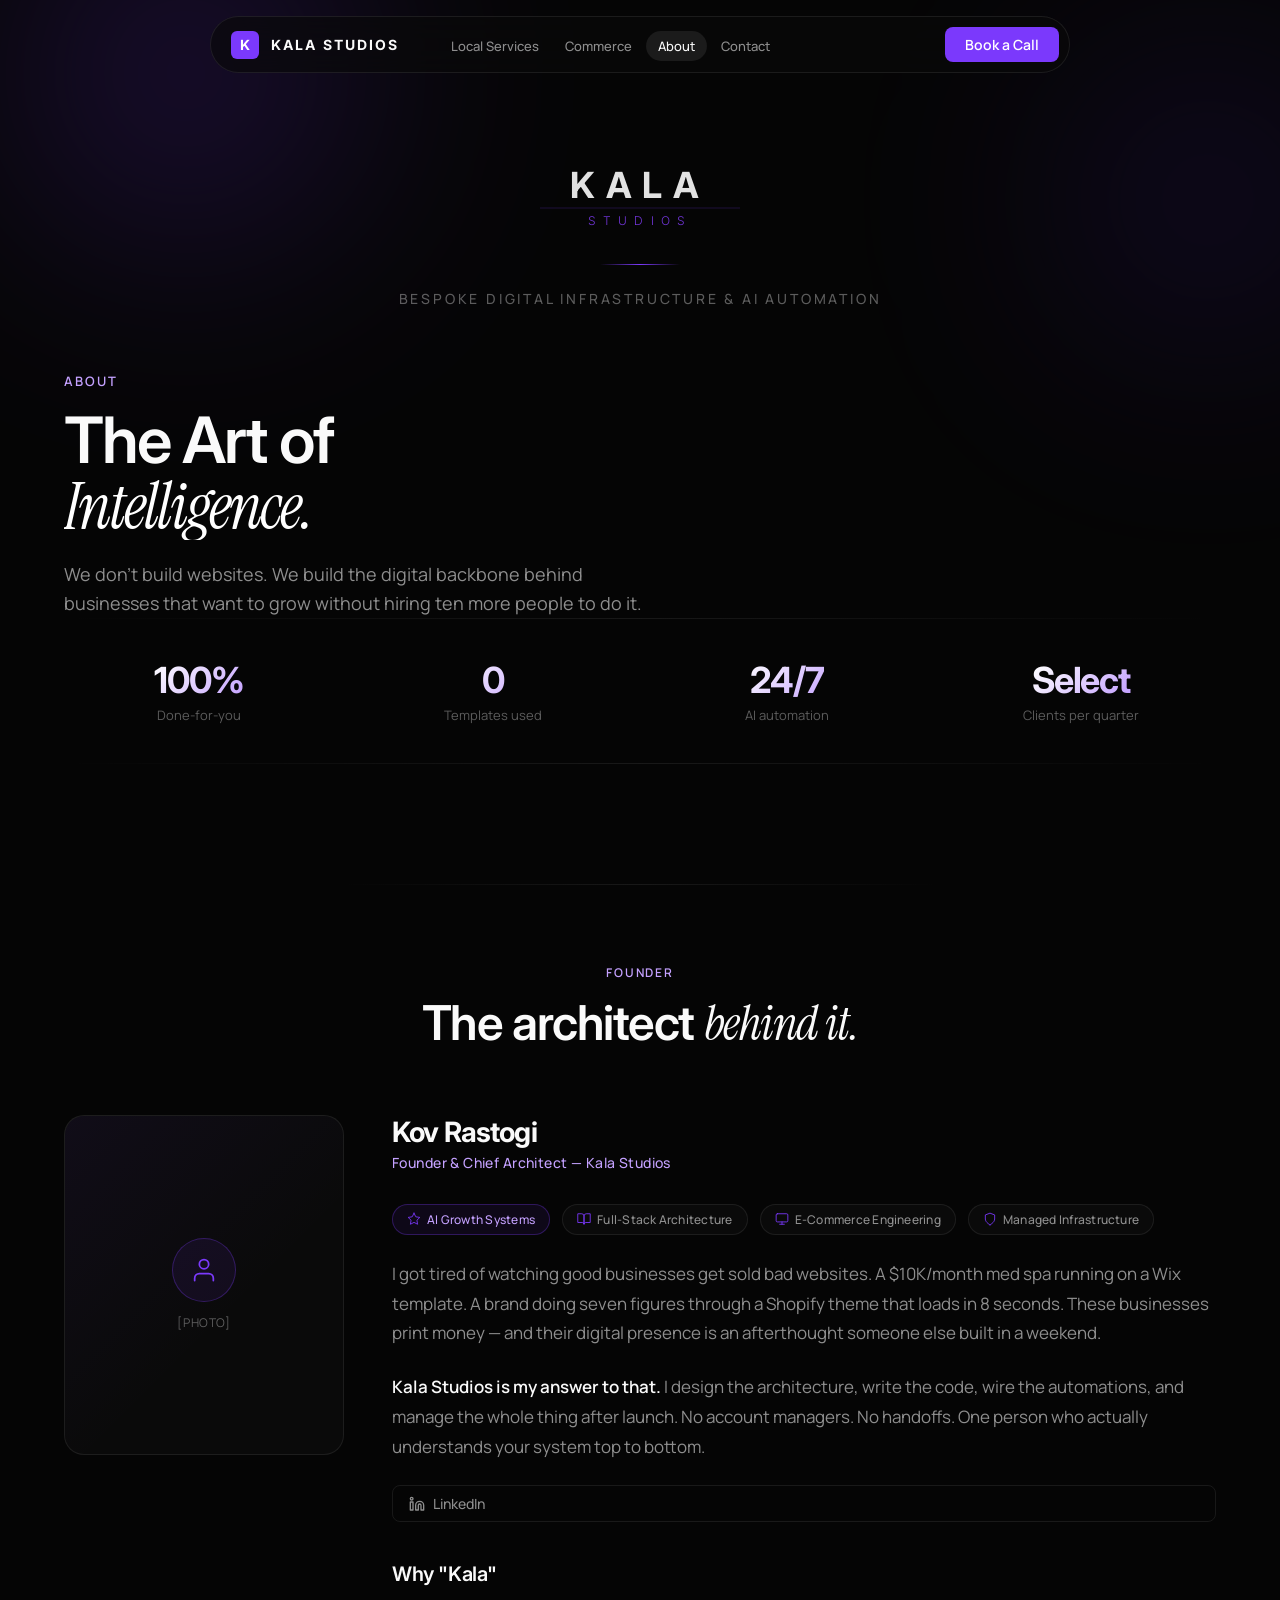
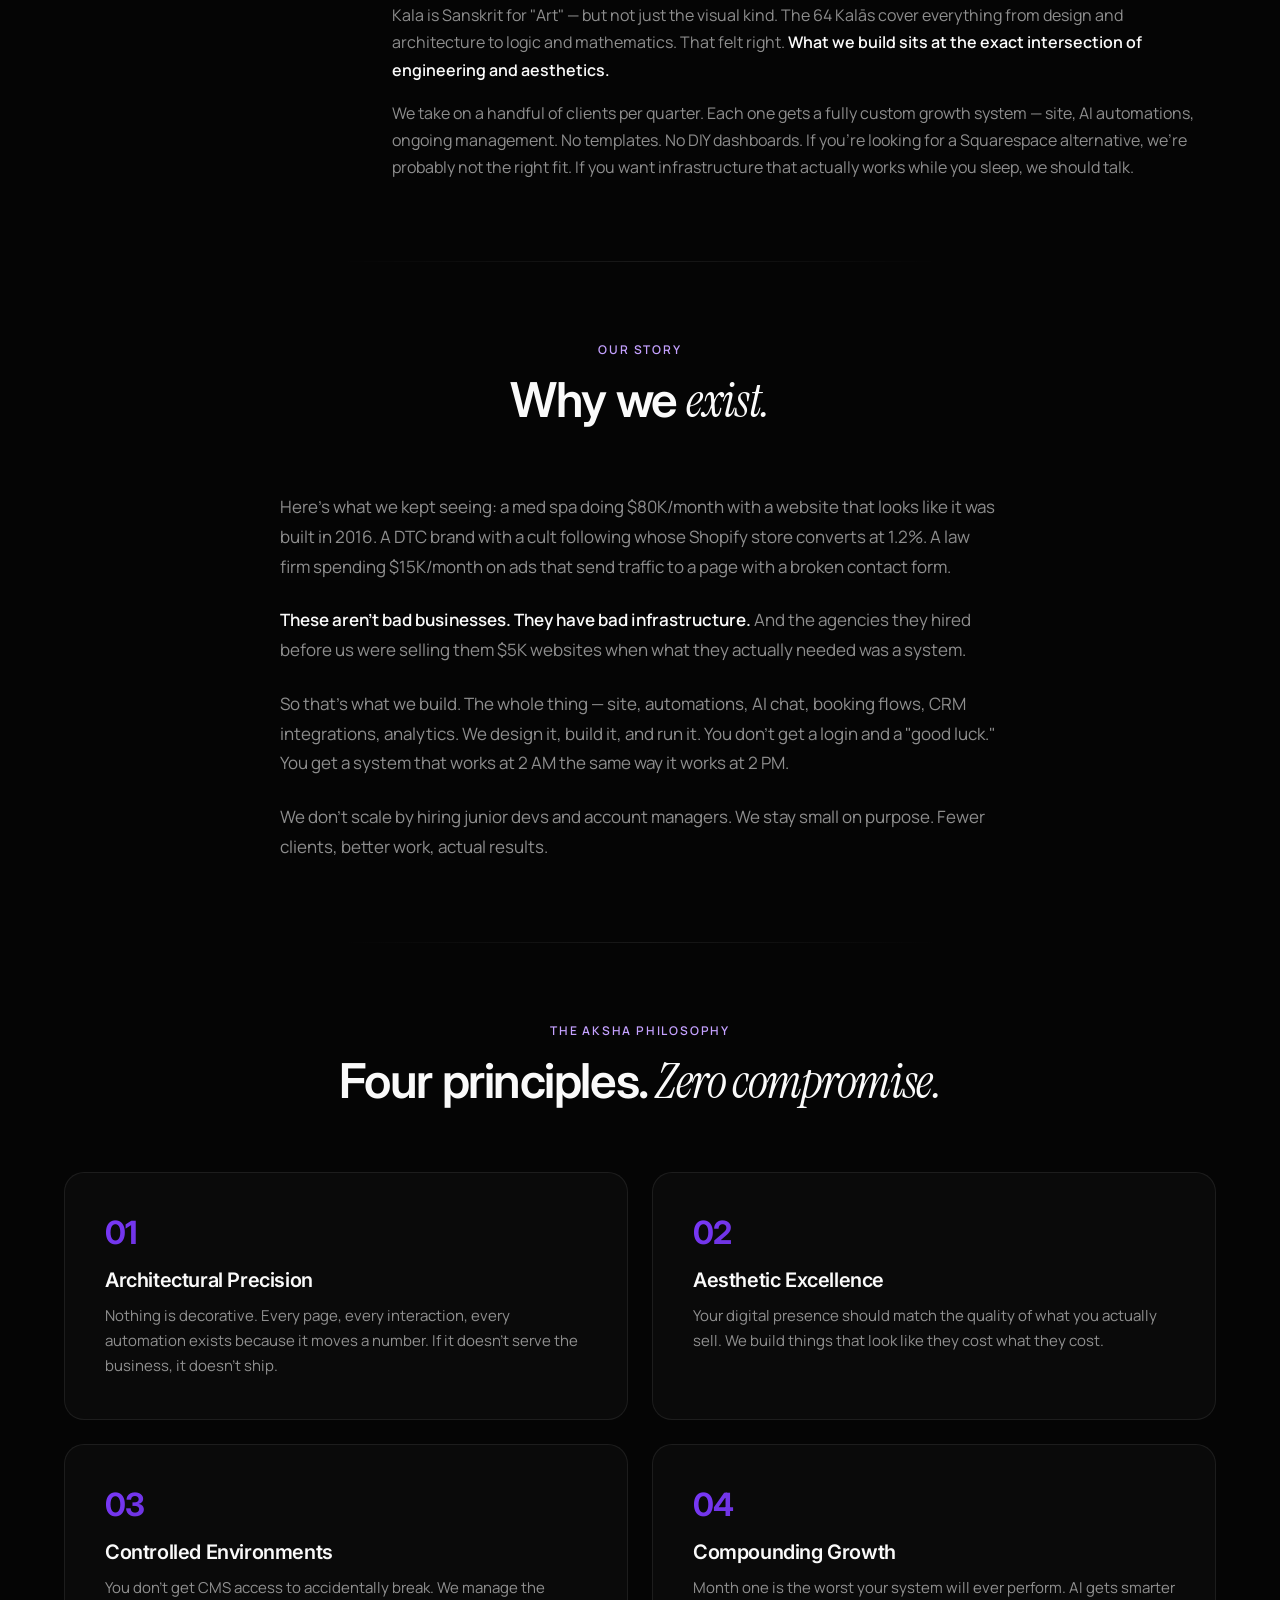
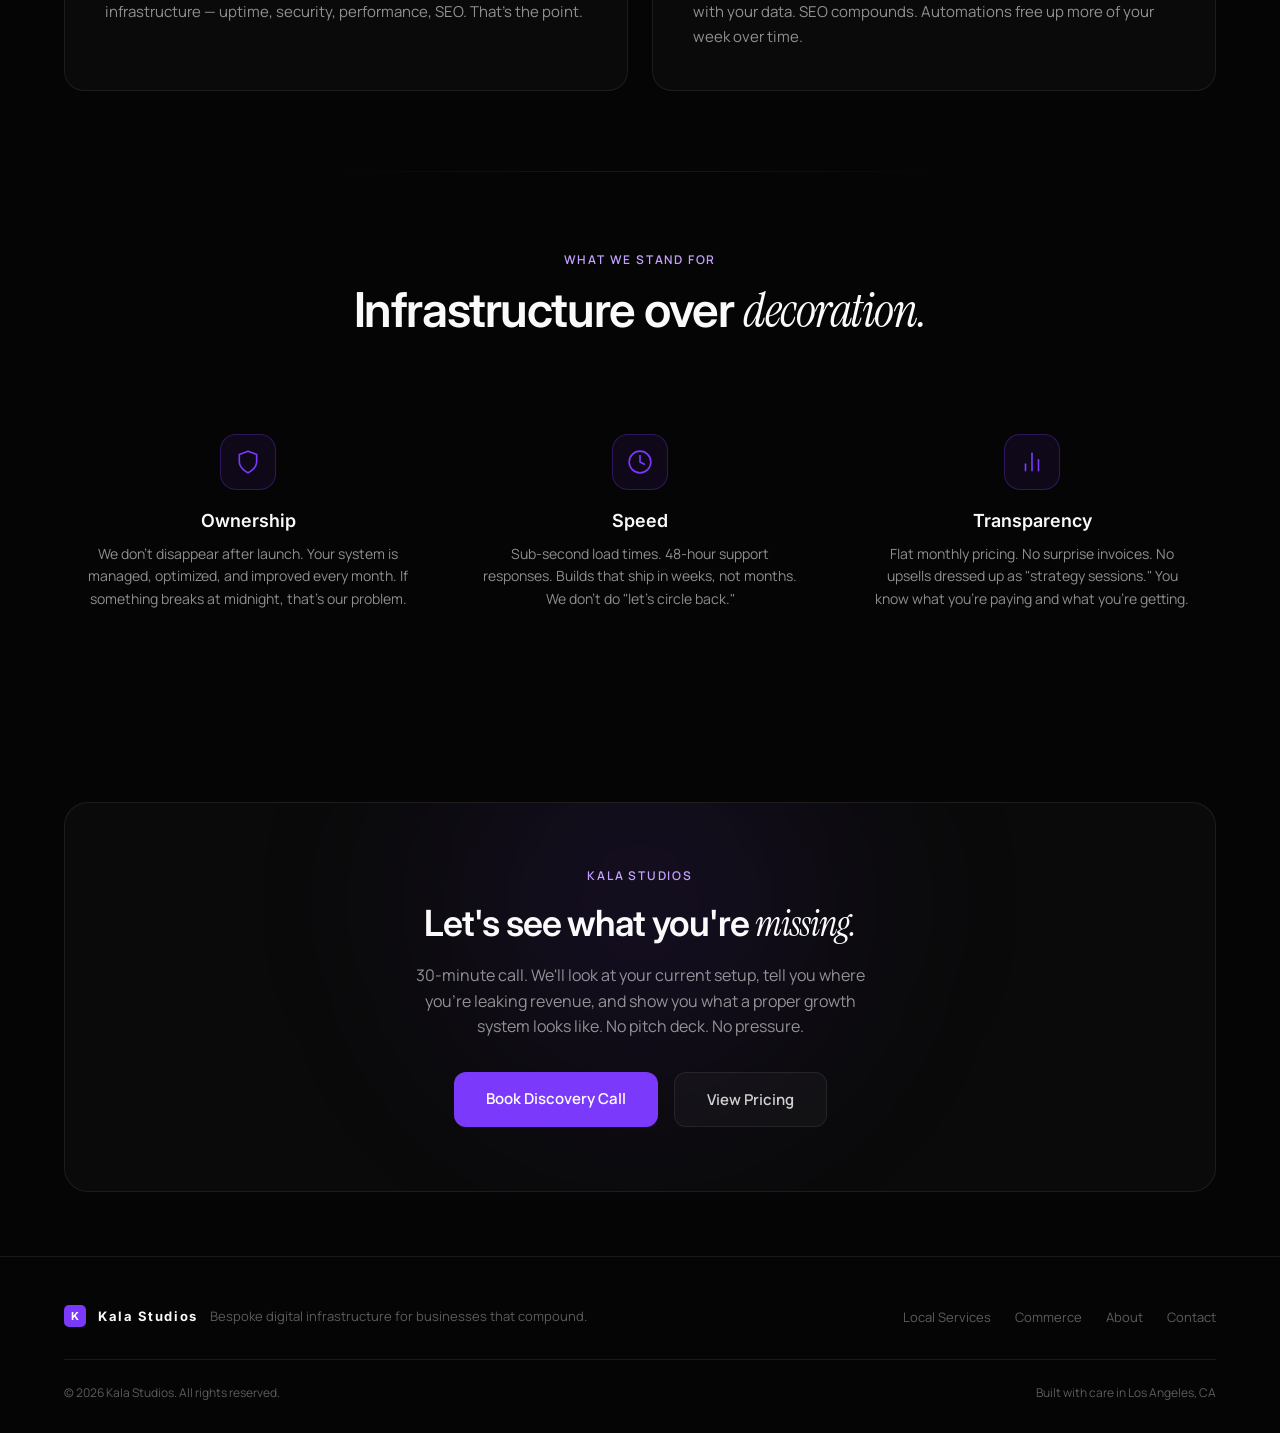
==== commit 0750ecef: "Fix navbar logo, rewrite About copy to sound human Nav/footer (all pages): - Replace broken SVG word" ====
--- a/about.html
+++ b/about.html
@@ -109,7 +109,8 @@
     <nav class="navbar">
       <div class="nav-left">
         <a href="index.html" class="nav-logo">
-          <div class="nav-logo-mark"><svg viewBox="0 0 120 40" fill="none" xmlns="http://www.w3.org/2000/svg"><text x="60" y="20" font-family="Inter, sans-serif" font-weight="700" font-size="16" fill="#F9FAFB" text-anchor="middle" letter-spacing="0.25em">KALA</text><line x1="30" y1="25" x2="90" y2="25" stroke="#1F2937" stroke-width="0.5"/><text x="60" y="34" font-family="Inter, sans-serif" font-weight="300" font-size="6" fill="#7C3AED" text-anchor="middle" letter-spacing="0.6em">STUDIOS</text></svg></div>
+          <div class="nav-logo-mark"><span>K</span></div>
+          <span class="nav-logo-text">KALA STUDIOS</span>
         </a>
         <ul class="nav-links">
           <li><a href="services-local.html">Local Services</a></li>
@@ -145,7 +146,7 @@
         </div>
         <p class="page-hero-label">About</p>
         <h1 class="page-hero-title">The Art of<span class="page-hero-title-accent">Intelligence.</span></h1>
-        <p class="page-hero-desc">Kala Studios is a vertical AI growth agency. We bridge the gap between aesthetic excellence and technical infrastructure — transforming static businesses into automated, self-scaling digital entities.</p>
+        <p class="page-hero-desc">We don't build websites. We build the digital backbone behind businesses that want to grow without hiring ten more people to do it.</p>
       </div>
 
       <div class="about-metrics reveal">
@@ -207,16 +208,16 @@
               Managed Infrastructure
             </span>
           </div>
-          <p class="founder-bio">I spent years at the intersection of design and engineering — building systems where aesthetic precision and technical infrastructure aren't trade-offs, they're the same thing. I watched premium businesses lose revenue to agencies that ship templates and disappear. <strong>Kala Studios exists because I believe the businesses that define their industries deserve digital infrastructure built to the same standard.</strong></p>
-          <p class="founder-bio">Every Kala Studios system is architected personally. I don't delegate the architecture — I design it, build it, and manage it. That's the difference between an agency and a studio.</p>
+          <p class="founder-bio">I got tired of watching good businesses get sold bad websites. A $10K/month med spa running on a Wix template. A brand doing seven figures through a Shopify theme that loads in 8 seconds. These businesses print money — and their digital presence is an afterthought someone else built in a weekend.</p>
+          <p class="founder-bio"><strong>Kala Studios is my answer to that.</strong> I design the architecture, write the code, wire the automations, and manage the whole thing after launch. No account managers. No handoffs. One person who actually understands your system top to bottom.</p>
           <a href="https://www.linkedin.com/in/kovrastogi/" target="_blank" rel="noopener noreferrer" class="founder-linkedin">
             <svg viewBox="0 0 24 24" fill="none" stroke="currentColor" stroke-width="2" stroke-linecap="round" stroke-linejoin="round"><path d="M16 8a6 6 0 016 6v7h-4v-7a2 2 0 00-2-2 2 2 0 00-2 2v7h-4v-7a6 6 0 016-6z"/><rect x="2" y="9" width="4" height="12"/><circle cx="4" cy="4" r="2"/></svg>
             LinkedIn
           </a>
           <div class="founder-origin">
-            <h3 class="founder-origin-title">Why Kala Studios</h3>
-            <p>Kala means "Art" — not just the visual kind, but the art of logic, structure, and assembly. Its deeper roots in the 64 Kal&#257;s encompass everything from design and architecture to mathematics and engineering. <strong>At Kala Studios, we treat your digital infrastructure as a masterwork of both code and design.</strong></p>
-            <p>Kala Studios works with a select number of clients each quarter. We build proprietary growth engines — bespoke web architecture fused with AI automation — and manage them so they actually perform. No templates. No handoffs. Just infrastructure that compounds.</p>
+            <h3 class="founder-origin-title">Why "Kala"</h3>
+            <p>Kala is Sanskrit for "Art" — but not just the visual kind. The 64 Kal&#257;s cover everything from design and architecture to logic and mathematics. That felt right. <strong>What we build sits at the exact intersection of engineering and aesthetics.</strong></p>
+            <p>We take on a handful of clients per quarter. Each one gets a fully custom growth system — site, AI automations, ongoing management. No templates. No DIY dashboards. If you're looking for a Squarespace alternative, we're probably not the right fit. If you want infrastructure that actually works while you sleep, we should talk.</p>
           </div>
         </div>
       </div>
@@ -231,10 +232,10 @@
         <h2 class="section-title">Why we <span class="section-title-accent">exist.</span></h2>
       </div>
       <div class="story-content reveal">
-        <p>Most agencies sell websites. We saw a different problem. <strong>Businesses don't need websites — they need systems.</strong> Systems that capture demand, qualify leads, close sales, and compound over time without manual intervention.</p>
-        <p>We started Kala Studios after watching premium businesses — clinics with $5,000 average customer lifetime values, boutique brands with cult followings — lose revenue to static websites that close at 5 PM. Their front desks were overwhelmed. Their Shopify themes were leaking conversions. Their support inboxes were drowning.</p>
-        <p>So we built something different. <strong>Proprietary growth systems</strong> — bespoke web architecture fused with AI automation, managed entirely by us. No CMS access for clients to break. No template constraints. Just infrastructure that performs, secured by people who obsess over the details.</p>
-        <p>The name Kala comes from Sanskrit — it means "Art" or "Skill." Its deeper roots in the 64 Kal&#257;s encompass everything from design and architecture to logic and mathematics. We build the structural backbone of your business's digital growth. <strong>The AKSHA philosophy</strong> guides everything we build: architectural precision, aesthetic excellence, and relentless efficiency.</p>
+        <p>Here's what we kept seeing: a med spa doing $80K/month with a website that looks like it was built in 2016. A DTC brand with a cult following whose Shopify store converts at 1.2%. A law firm spending $15K/month on ads that send traffic to a page with a broken contact form.</p>
+        <p><strong>These aren't bad businesses. They have bad infrastructure.</strong> And the agencies they hired before us were selling them $5K websites when what they actually needed was a system.</p>
+        <p>So that's what we build. The whole thing — site, automations, AI chat, booking flows, CRM integrations, analytics. We design it, build it, and run it. You don't get a login and a "good luck." You get a system that works at 2 AM the same way it works at 2 PM.</p>
+        <p>We don't scale by hiring junior devs and account managers. We stay small on purpose. Fewer clients, better work, actual results.</p>
       </div>
     </div>
   </section>
@@ -250,22 +251,22 @@
         <div class="philosophy-card">
           <div class="philosophy-num">01</div>
           <h3 class="philosophy-title">Architectural Precision</h3>
-          <p class="philosophy-desc">Every element exists for a reason. We don't decorate — we engineer. From the database schema to the button radius, every decision serves performance and conversion.</p>
+          <p class="philosophy-desc">Nothing is decorative. Every page, every interaction, every automation exists because it moves a number. If it doesn't serve the business, it doesn't ship.</p>
         </div>
         <div class="philosophy-card">
           <div class="philosophy-num">02</div>
           <h3 class="philosophy-title">Aesthetic Excellence</h3>
-          <p class="philosophy-desc">Premium brands deserve premium digital presence. Our design language — dark, architectural, cyber-elegant — signals that your business operates at a different level.</p>
+          <p class="philosophy-desc">Your digital presence should match the quality of what you actually sell. We build things that look like they cost what they cost.</p>
         </div>
         <div class="philosophy-card">
           <div class="philosophy-num">03</div>
           <h3 class="philosophy-title">Controlled Environments</h3>
-          <p class="philosophy-desc">We don't hand over the keys. We manage the infrastructure so that performance, security, and SEO integrity are guaranteed — not hoped for.</p>
+          <p class="philosophy-desc">You don't get CMS access to accidentally break. We manage the infrastructure — uptime, security, performance, SEO. That's the point.</p>
         </div>
         <div class="philosophy-card">
           <div class="philosophy-num">04</div>
           <h3 class="philosophy-title">Compounding Growth</h3>
-          <p class="philosophy-desc">Every system we build is designed to get better over time. AI models train on your data. SEO compounds. Automation frees up more of your time each month.</p>
+          <p class="philosophy-desc">Month one is the worst your system will ever perform. AI gets smarter with your data. SEO compounds. Automations free up more of your week over time.</p>
         </div>
       </div>
     </div>
@@ -284,21 +285,21 @@
             <svg viewBox="0 0 24 24"><path d="M12 22s8-4 8-10V5l-8-3-8 3v7c0 6 8 10 8 10z"/></svg>
           </div>
           <h3 class="value-title">Ownership</h3>
-          <p class="value-desc">We treat your business like our own. Your growth is our growth. We don't disappear after launch — we optimize, iterate, and compound.</p>
+          <p class="value-desc">We don't disappear after launch. Your system is managed, optimized, and improved every month. If something breaks at midnight, that's our problem.</p>
         </div>
         <div class="value-card">
           <div class="value-icon">
             <svg viewBox="0 0 24 24"><circle cx="12" cy="12" r="10"/><polyline points="12 6 12 12 16 14"/></svg>
           </div>
           <h3 class="value-title">Speed</h3>
-          <p class="value-desc">Fast builds. Fast load times. Fast support. We respect your time and your customers' attention spans. Every millisecond matters.</p>
+          <p class="value-desc">Sub-second load times. 48-hour support responses. Builds that ship in weeks, not months. We don't do "let's circle back."</p>
         </div>
         <div class="value-card">
           <div class="value-icon">
             <svg viewBox="0 0 24 24"><line x1="18" y1="20" x2="18" y2="10"/><line x1="12" y1="20" x2="12" y2="4"/><line x1="6" y1="20" x2="6" y2="14"/></svg>
           </div>
           <h3 class="value-title">Transparency</h3>
-          <p class="value-desc">Clear pricing. Honest timelines. No upsells disguised as "recommendations." You always know exactly what you're paying for and why.</p>
+          <p class="value-desc">Flat monthly pricing. No surprise invoices. No upsells dressed up as "strategy sessions." You know what you're paying and what you're getting.</p>
         </div>
       </div>
     </div>
@@ -308,8 +309,8 @@
     <div class="container">
       <div class="cta-card reveal">
         <p class="section-label" style="position:relative;z-index:1;">Kala Studios</p>
-        <h2 class="cta-title">Ready to build <span>something?</span></h2>
-        <p class="cta-sub">Book a discovery call with Kala Studios. We'll audit your digital presence, identify revenue leaks, and architect a growth system tailored to your business.</p>
+        <h2 class="cta-title">Let's see what you're <span>missing.</span></h2>
+        <p class="cta-sub">30-minute call. We'll look at your current setup, tell you where you're leaking revenue, and show you what a proper growth system looks like. No pitch deck. No pressure.</p>
         <div class="cta-buttons">
           <a href="contact.html" class="btn-primary">Book Discovery Call</a>
           <a href="index.html#pricing" class="btn-ghost">View Pricing</a>
@@ -322,7 +323,7 @@
     <div class="container">
       <div class="footer-inner">
         <div class="footer-brand">
-          <div class="footer-logo-mark"><svg viewBox="0 0 120 40" fill="none" xmlns="http://www.w3.org/2000/svg"><text x="60" y="20" font-family="Inter, sans-serif" font-weight="700" font-size="16" fill="#F9FAFB" text-anchor="middle" letter-spacing="0.25em">KALA</text><line x1="30" y1="25" x2="90" y2="25" stroke="#1F2937" stroke-width="0.5"/><text x="60" y="34" font-family="Inter, sans-serif" font-weight="300" font-size="6" fill="#7C3AED" text-anchor="middle" letter-spacing="0.6em">STUDIOS</text></svg></div>
+          <div class="footer-logo-mark"><span style="font-family:var(--font-display);font-weight:700;font-size:11px;color:#fff;letter-spacing:0.05em;">K</span></div>
           <span class="footer-name">Kala Studios</span>
           <span class="footer-copy">Bespoke digital infrastructure for businesses that compound.</span>
         </div>
--- a/styles.css
+++ b/styles.css
@@ -63,8 +63,8 @@
 .navbar.scrolled { background:rgba(10,10,10,0.85); border-color:var(--border-hover); box-shadow:0 8px 32px rgba(0,0,0,0.4),0 0 0 1px rgba(255,255,255,0.04); }
 .nav-left { display:flex; align-items:center; gap:var(--space-10); }
 .nav-logo { text-decoration:none; display:flex; align-items:center; gap:var(--space-3); }
-.nav-logo-mark { width:32px; height:32px; border-radius:var(--radius-sm); background:var(--text-primary); display:flex; align-items:center; justify-content:center; }
-.nav-logo-mark svg { width:18px; height:18px; }
+.nav-logo-mark { width:28px; height:28px; border-radius:6px; background:var(--accent-primary); display:flex; align-items:center; justify-content:center; }
+.nav-logo-mark span { font-family:var(--font-display); font-weight:700; font-size:14px; color:#fff; letter-spacing:0.05em; }
 .nav-logo-text { font-family:var(--font-display); font-weight:700; font-size:14px; letter-spacing:0.15em; color:var(--text-primary); }
 .nav-links { display:flex; align-items:center; gap:2px; list-style:none; }
 .nav-links a { font-family:var(--font-body); font-weight:500; font-size:13px; color:var(--text-secondary); text-decoration:none; padding:6px var(--space-3); border-radius:var(--radius-full); transition:color .2s,background .2s; }
@@ -92,8 +92,7 @@
 .footer { padding:var(--space-12) 0 var(--space-8); border-top:1px solid var(--border-default); }
 .footer-inner { display:flex; justify-content:space-between; align-items:center; }
 .footer-brand { display:flex; align-items:center; gap:var(--space-3); }
-.footer-logo-mark { width:24px; height:24px; border-radius:6px; background:var(--text-primary); display:flex; align-items:center; justify-content:center; }
-.footer-logo-mark svg { width:14px; height:14px; }
+.footer-logo-mark { width:22px; height:22px; border-radius:5px; background:var(--accent-primary); display:flex; align-items:center; justify-content:center; }
 .footer-name { font-family:var(--font-display); font-weight:700; font-size:13px; letter-spacing:0.12em; color:var(--text-primary); }
 .footer-copy { font-size:13px; color:var(--text-muted); }
 .footer-links { display:flex; gap:var(--space-6); list-style:none; }
